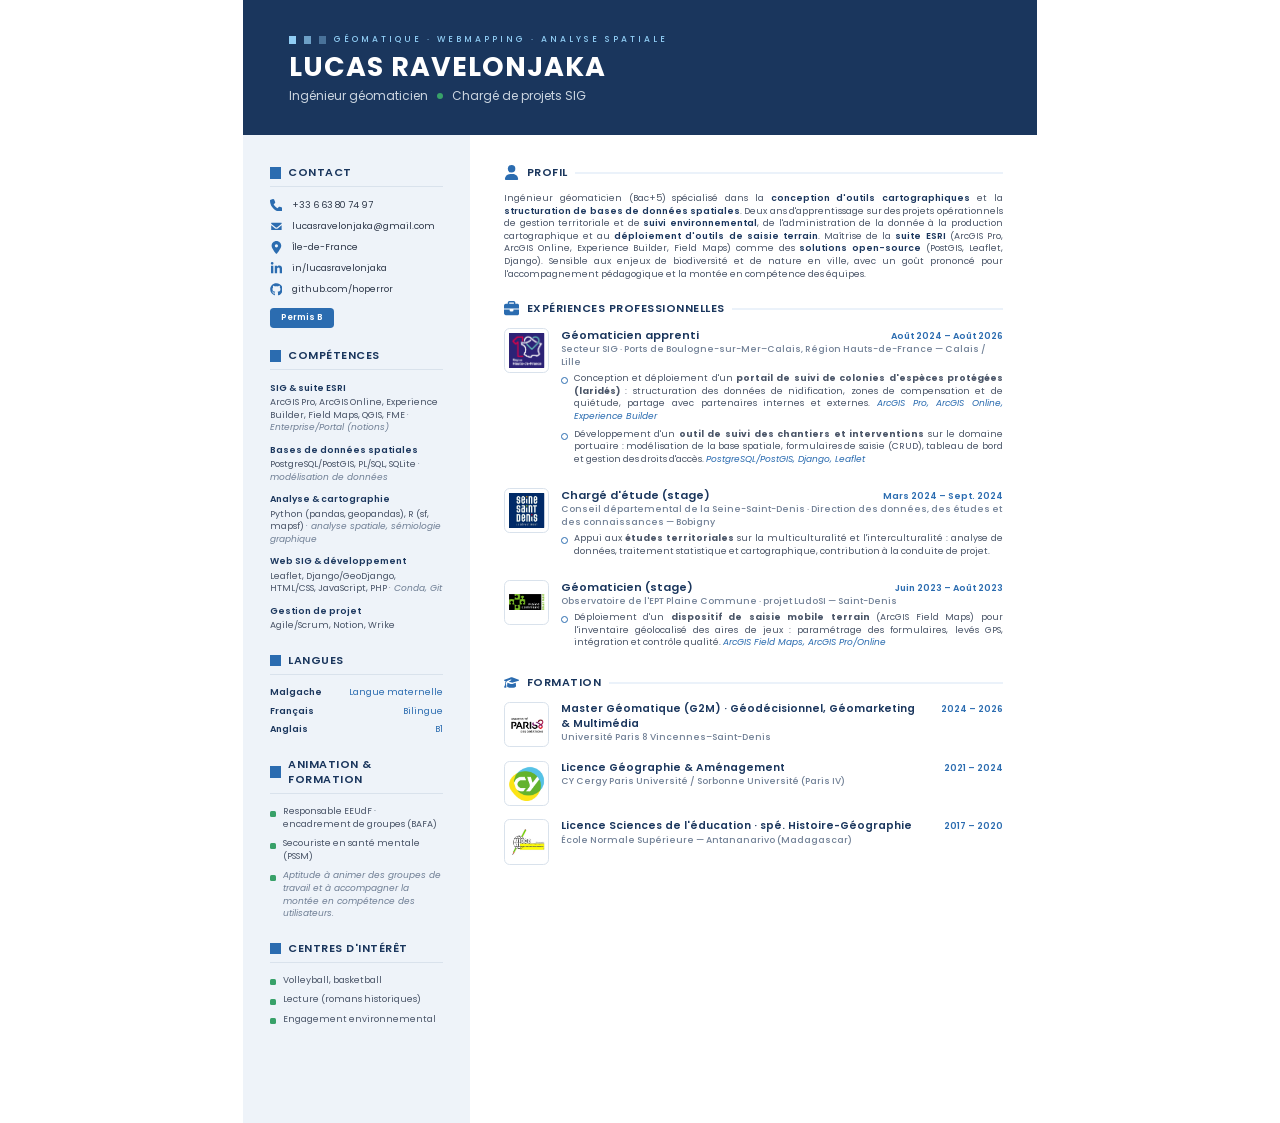
==== cv.html @ dcf82878 "Portfolio SIG — version initiale Site statique (HTML/CSS/JS + Leaflet) : héros cartographique, compé" ====
<!DOCTYPE html>
<html lang="fr">
<head>
  <meta charset="UTF-8" />
  <title>CV — Lucas Ravelonjaka</title>
  <style>
    @import url("https://fonts.googleapis.com/css2?family=Poppins:wght@300;400;500;600;700&display=swap");

    :root {
      --primary: #2b6cb0;
      --primary-dark: #1a365d;
      --primary-light: #ebf2fa;
      --green: #38a169;
      --text: #2d3748;
      --muted: #718096;
      --line: #d9e2ec;
    }

    * { margin: 0; padding: 0; box-sizing: border-box; }
    @page { size: A4; margin: 0; }

    html, body {
      font-family: "Poppins", sans-serif;
      color: var(--text);
      font-size: 9px;
      line-height: 1.4;
      -webkit-print-color-adjust: exact;
      print-color-adjust: exact;
    }

    .page {
      width: 210mm;
      min-height: 297mm;
      margin: 0 auto;
      display: grid;
      grid-template-rows: auto 1fr;
    }

    /* ---------- HEADER ---------- */
    header {
      background: var(--primary-dark);
      color: #fff;
      padding: 9mm 12mm 8mm;
    }
    .tagline {
      display: flex;
      align-items: center;
      gap: 2mm;
      color: #90cdf4;
      font-size: 8.5px;
      font-weight: 500;
      letter-spacing: 3px;
      text-transform: uppercase;
      margin-bottom: 2mm;
    }
    .tagline .sq { width: 2mm; height: 2mm; background: #90cdf4; display: inline-block; }
    .tagline .sq:nth-child(2) { opacity: 0.7; }
    .tagline .sq:nth-child(3) { opacity: 0.4; }
    .name {
      font-size: 27px;
      font-weight: 700;
      letter-spacing: 1px;
      line-height: 1;
      text-transform: uppercase;
    }
    .subtitle {
      margin-top: 2mm;
      font-size: 12px;
      color: #cbd5e0;
      font-weight: 400;
      display: flex;
      align-items: center;
      gap: 2.5mm;
    }
    .subtitle .dot { width: 1.6mm; height: 1.6mm; border-radius: 50%; background: var(--green); display: inline-block; }

    /* ---------- BODY ---------- */
    .body {
      display: grid;
      grid-template-columns: 60mm 1fr;
    }
    aside {
      background: #eef3f9;
      padding: 8mm 7mm;
    }
    main { padding: 8mm 9mm; }

    .block { margin-bottom: 5.5mm; }

    .side-title, .sec-title {
      font-size: 11px;
      font-weight: 600;
      color: var(--primary-dark);
      text-transform: uppercase;
      letter-spacing: 0.5px;
      display: flex;
      align-items: center;
      gap: 2mm;
      margin-bottom: 3mm;
    }
    .side-title::before {
      content: "";
      width: 3mm; height: 3mm;
      background: var(--primary);
      flex-shrink: 0;
    }
    .side-title { border-bottom: 1.5px solid var(--line); padding-bottom: 1.5mm; }
    .sec-title::after {
      content: "";
      flex: 1; height: 2px;
      background: var(--primary-light);
    }
    .sec-title .ic { color: var(--primary); display: flex; }
    .sec-title .ic svg { width: 4mm; height: 4mm; fill: var(--primary); }

    /* Contact */
    .contact-line {
      display: flex;
      align-items: center;
      gap: 2.2mm;
      margin-bottom: 2.2mm;
    }
    .contact-line .ci { width: 3.6mm; flex-shrink: 0; display: flex; }
    .contact-line .ci svg { width: 3.4mm; height: 3.4mm; fill: var(--primary); }
    .contact-line a, .contact-line span { color: var(--text); text-decoration: none; overflow-wrap: anywhere; }

    .badge {
      display: inline-block;
      margin-top: 1mm;
      background: var(--primary);
      color: #fff;
      font-weight: 600;
      font-size: 8.5px;
      padding: 1mm 3mm;
      border-radius: 1mm;
    }

    /* Skills */
    .skill-group { margin-bottom: 2.6mm; }
    .skill-group h4 {
      font-size: 9px;
      color: var(--primary-dark);
      font-weight: 600;
      margin-bottom: 0.5mm;
    }
    .skill-group p { color: #4a5568; }
    .skill-group em { color: var(--muted); font-style: italic; }

    /* Languages */
    .lang-line {
      display: flex;
      justify-content: space-between;
      margin-bottom: 1.6mm;
    }
    .lang-line span:first-child { font-weight: 600; color: var(--primary-dark); }
    .lang-line span:last-child { color: var(--primary); }

    /* Bullet lists (animation, interests) */
    .mini-list { list-style: none; }
    .mini-list li {
      position: relative;
      padding-left: 3.5mm;
      margin-bottom: 1.8mm;
      color: #4a5568;
    }
    .mini-list li::before {
      content: "";
      position: absolute;
      left: 0; top: 1.4mm;
      width: 1.6mm; height: 1.6mm;
      background: var(--green);
      border-radius: 0.4mm;
    }
    .mini-list li em { color: var(--muted); font-style: italic; }

    /* Profil */
    .profile-text { text-align: justify; color: #4a5568; }
    .profile-text strong { color: var(--primary-dark); font-weight: 600; }

    /* Experience / education items */
    .xp {
      display: grid;
      grid-template-columns: 12mm 1fr;
      gap: 3mm;
      margin-bottom: 4.5mm;
    }
    .xp-logo {
      width: 12mm; height: 12mm;
      object-fit: contain;
      border-radius: 1.5mm;
      background: #fff;
      border: 1px solid var(--line);
      padding: 1mm;
    }
    .xp-head {
      display: flex;
      justify-content: space-between;
      align-items: baseline;
      gap: 4mm;
    }
    .xp-title { font-weight: 600; color: var(--primary-dark); font-size: 11px; }
    .xp-date { color: var(--primary); font-weight: 600; font-size: 9px; white-space: nowrap; }
    .xp-org { color: var(--muted); font-weight: 500; margin-bottom: 1mm; }
    .xp-list { list-style: none; }
    .xp-list li {
      position: relative;
      padding-left: 3.5mm;
      margin-bottom: 1.4mm;
      color: #4a5568;
      text-align: justify;
    }
    .xp-list li::before {
      content: "";
      position: absolute;
      left: 0; top: 1.3mm;
      width: 1.4mm; height: 1.4mm;
      border: 1.2px solid var(--primary);
      border-radius: 50%;
    }
    .xp-list li .tech { color: var(--primary); font-style: italic; }

    .edu { margin-bottom: 3.5mm; }
    .edu .xp-title { font-size: 10.5px; }
  </style>
</head>
<body>
  <div class="page">
    <!-- HEADER -->
    <header>
      <div class="tagline"><span class="sq"></span><span class="sq"></span><span class="sq"></span> Géomatique · Webmapping · Analyse spatiale</div>
      <div class="name">Lucas Ravelonjaka</div>
      <div class="subtitle">Ingénieur géomaticien <span class="dot"></span> Chargé de projets SIG</div>
    </header>

    <div class="body">
      <!-- SIDEBAR -->
      <aside>
        <div class="block">
          <div class="side-title">Contact</div>
          <div class="contact-line">
            <span class="ci"><svg viewBox="0 0 512 512"><path d="M164.9 24.6c-7.7-18.6-28-28.5-47.4-23.2l-88 24C12.1 30.2 0 46 0 64C0 311.4 200.6 512 448 512c18 0 33.8-12.1 38.6-29.5l24-88c5.3-19.4-4.6-39.7-23.2-47.4l-96-40c-16.3-6.8-35.2-2.1-46.3 11.6L304.7 368C234.3 334.7 177.3 277.7 144 207.3L193.3 167c13.7-11.2 18.4-30 11.6-46.3l-40-96z"/></svg></span>
            <span>+33 6 63 80 74 97</span>
          </div>
          <div class="contact-line">
            <span class="ci"><svg viewBox="0 0 512 512"><path d="M64 112c-8.8 0-16 7.2-16 16l0 22.1L220.5 291.7c20.7 17 50.4 17 71.1 0L464 150.1l0-22.1c0-8.8-7.2-16-16-16L64 112zM48 212.2L48 384c0 8.8 7.2 16 16 16l384 0c8.8 0 16-7.2 16-16l0-171.8L322 328.8c-38.4 31.5-93.7 31.5-132 0L48 212.2z"/></svg></span>
            <a href="mailto:lucasravelonjaka@gmail.com">lucasravelonjaka@gmail.com</a>
          </div>
          <div class="contact-line">
            <span class="ci"><svg viewBox="0 0 384 512"><path d="M215.7 499.2C267 435 384 279.4 384 192C384 86 298 0 192 0S0 86 0 192c0 87.4 117 243 168.3 307.2c12.3 15.3 35.1 15.3 47.4 0zM192 128a64 64 0 1 1 0 128 64 64 0 1 1 0-128z"/></svg></span>
            <span>Île-de-France</span>
          </div>
          <div class="contact-line">
            <span class="ci"><svg viewBox="0 0 448 512"><path d="M100.28 448H7.4V148.9h92.88zM53.79 108.1C24.09 108.1 0 83.5 0 53.8a53.79 53.79 0 0 1 107.58 0c0 29.7-24.1 54.3-53.79 54.3zM447.9 448h-92.68V302.4c0-34.7-.7-79.2-48.29-79.2-48.29 0-55.69 37.7-55.69 76.7V448h-92.78V148.9h89.08v40.8h1.3c12.4-23.5 42.69-48.3 87.88-48.3 94 0 111.28 61.9 111.28 142.3V448z"/></svg></span>
            <a href="https://www.linkedin.com/in/lucasravelonjaka">in/lucasravelonjaka</a>
          </div>
          <div class="contact-line">
            <span class="ci"><svg viewBox="0 0 496 512"><path d="M165.9 397.4c0 2-2.3 3.6-5.2 3.6-3.3.3-5.6-1.3-5.6-3.6 0-2 2.3-3.6 5.2-3.6 3-.3 5.6 1.3 5.6 3.6zm-31.1-4.5c-.7 2 1.3 4.3 4.3 4.9 2.6 1 5.6 0 6.2-2s-1.3-4.3-4.3-5.2c-2.6-.7-5.5.3-6.2 2.3zm44.2-1.7c-2.9.7-4.9 2.6-4.6 4.9.3 2 2.9 3.3 5.9 2.6 2.9-.7 4.9-2.6 4.6-4.6-.3-1.9-3-3.2-5.9-2.9zM244.8 8C106.1 8 0 113.3 0 252c0 110.9 69.8 205.8 169.5 239.2 12.8 2.3 17.3-5.6 17.3-12.1 0-6.2-.3-40.4-.3-61.4 0 0-70 15-84.7-29.8 0 0-11.4-29.1-27.8-36.6 0 0-22.9-15.7 1.6-15.4 0 0 24.9 2 38.6 25.8 21.9 38.6 58.6 27.5 72.9 20.9 2.3-16 8.8-27.1 16-33.7-55.9-6.2-112.3-14.3-112.3-110.5 0-27.5 7.6-41.3 23.6-58.9-2.6-6.5-11.1-33.3 2.6-67.9 20.9-6.5 69 27 69 27 20-5.6 41.5-8.5 62.8-8.5s42.8 2.9 62.8 8.5c0 0 48.1-33.6 69-27 13.7 34.7 5.2 61.4 2.6 67.9 16 17.7 25.8 31.5 25.8 58.9 0 96.5-58.9 104.2-114.8 110.5 9.2 7.9 17 22.9 17 46.4 0 33.7-.3 75.4-.3 83.6 0 6.5 4.6 14.4 17.3 12.1C428.2 457.8 496 362.9 496 252 496 113.3 383.5 8 244.8 8z"/></svg></span>
            <a href="https://github.com/hoperror">github.com/hoperror</a>
          </div>
          <span class="badge">Permis B</span>
        </div>

        <div class="block">
          <div class="side-title">Compétences</div>
          <div class="skill-group">
            <h4>SIG &amp; suite ESRI</h4>
            <p>ArcGIS Pro, ArcGIS Online, Experience Builder, Field Maps, QGIS, FME <em>· Enterprise/Portal (notions)</em></p>
          </div>
          <div class="skill-group">
            <h4>Bases de données spatiales</h4>
            <p>PostgreSQL/PostGIS, PL/SQL, SQLite <em>· modélisation de données</em></p>
          </div>
          <div class="skill-group">
            <h4>Analyse &amp; cartographie</h4>
            <p>Python (pandas, geopandas), R (sf, mapsf) <em>· analyse spatiale, sémiologie graphique</em></p>
          </div>
          <div class="skill-group">
            <h4>Web SIG &amp; développement</h4>
            <p>Leaflet, Django/GeoDjango, HTML/CSS, JavaScript, PHP <em>· Conda, Git</em></p>
          </div>
          <div class="skill-group">
            <h4>Gestion de projet</h4>
            <p>Agile/Scrum, Notion, Wrike</p>
          </div>
        </div>

        <div class="block">
          <div class="side-title">Langues</div>
          <div class="lang-line"><span>Malgache</span><span>Langue maternelle</span></div>
          <div class="lang-line"><span>Français</span><span>Bilingue</span></div>
          <div class="lang-line"><span>Anglais</span><span>B1</span></div>
        </div>

        <div class="block">
          <div class="side-title">Animation &amp; formation</div>
          <ul class="mini-list">
            <li>Responsable EEUdF · encadrement de groupes (BAFA)</li>
            <li>Secouriste en santé mentale (PSSM)</li>
            <li><em>Aptitude à animer des groupes de travail et à accompagner la montée en compétence des utilisateurs.</em></li>
          </ul>
        </div>

        <div class="block">
          <div class="side-title">Centres d'intérêt</div>
          <ul class="mini-list">
            <li>Volleyball, basketball</li>
            <li>Lecture (romans historiques)</li>
            <li>Engagement environnemental</li>
          </ul>
        </div>
      </aside>

      <!-- MAIN -->
      <main>
        <div class="block">
          <div class="sec-title">
            <span class="ic"><svg viewBox="0 0 448 512"><path d="M224 256A128 128 0 1 0 224 0a128 128 0 1 0 0 256zm-45.7 48C79.8 304 0 383.8 0 482.3C0 498.7 13.3 512 29.7 512l388.6 0c16.4 0 29.7-13.3 29.7-29.7C448 383.8 368.2 304 269.7 304l-91.4 0z"/></svg></span>
            Profil
          </div>
          <p class="profile-text">
            Ingénieur géomaticien (Bac+5) spécialisé dans la <strong>conception d'outils cartographiques</strong> et la
            <strong>structuration de bases de données spatiales</strong>. Deux ans d'apprentissage sur des projets
            opérationnels de gestion territoriale et de <strong>suivi environnemental</strong>, de l'administration de la
            donnée à la production cartographique et au <strong>déploiement d'outils de saisie terrain</strong>. Maîtrise
            de la <strong>suite ESRI</strong> (ArcGIS Pro, ArcGIS Online, Experience Builder, Field Maps) comme des
            <strong>solutions open-source</strong> (PostGIS, Leaflet, Django). Sensible aux enjeux de biodiversité et de
            nature en ville, avec un goût prononcé pour l'accompagnement pédagogique et la montée en compétence des équipes.
          </p>
        </div>

        <div class="block">
          <div class="sec-title">
            <span class="ic"><svg viewBox="0 0 512 512"><path d="M184 48l144 0c4.4 0 8 3.6 8 8l0 40L176 96l0-40c0-4.4 3.6-8 8-8zm-56 8l0 40L64 96C28.7 96 0 124.7 0 160l0 96 192 0 128 0 192 0 0-96c0-35.3-28.7-64-64-64l-64 0 0-40c0-30.9-25.1-56-56-56L184 0c-30.9 0-56 25.1-56 56zM512 288l-192 0 0 32c0 17.7-14.3 32-32 32l-64 0c-17.7 0-32-14.3-32-32l0-32L0 288 0 416c0 35.3 28.7 64 64 64l384 0c35.3 0 64-28.7 64-64l0-128z"/></svg></span>
            Expériences professionnelles
          </div>

          <div class="xp">
            <img class="xp-logo" src="./assets/logos/hdf.png" alt="" onerror="this.style.visibility='hidden'" />
            <div>
              <div class="xp-head">
                <span class="xp-title">Géomaticien apprenti</span>
                <span class="xp-date">Août 2024 – Août 2026</span>
              </div>
              <div class="xp-org">Secteur SIG · Ports de Boulogne-sur-Mer–Calais, Région Hauts-de-France — Calais / Lille</div>
              <ul class="xp-list">
                <li>Conception et déploiement d'un <strong>portail de suivi de colonies d'espèces protégées (laridés)</strong> : structuration des données de nidification, zones de compensation et de quiétude, partage avec partenaires internes et externes. <span class="tech">ArcGIS Pro, ArcGIS Online, Experience Builder</span></li>
                <li>Développement d'un <strong>outil de suivi des chantiers et interventions</strong> sur le domaine portuaire : modélisation de la base spatiale, formulaires de saisie (CRUD), tableau de bord et gestion des droits d'accès. <span class="tech">PostgreSQL/PostGIS, Django, Leaflet</span></li>
              </ul>
            </div>
          </div>

          <div class="xp">
            <img class="xp-logo" src="./assets/logos/cd93.png" alt="" onerror="this.style.visibility='hidden'" />
            <div>
              <div class="xp-head">
                <span class="xp-title">Chargé d'étude (stage)</span>
                <span class="xp-date">Mars 2024 – Sept. 2024</span>
              </div>
              <div class="xp-org">Conseil départemental de la Seine-Saint-Denis · Direction des données, des études et des connaissances — Bobigny</div>
              <ul class="xp-list">
                <li>Appui aux <strong>études territoriales</strong> sur la multiculturalité et l'interculturalité : analyse de données, traitement statistique et cartographique, contribution à la conduite de projet.</li>
              </ul>
            </div>
          </div>

          <div class="xp">
            <img class="xp-logo" src="./assets/logos/plaine_commune.png" alt="" onerror="this.style.visibility='hidden'" />
            <div>
              <div class="xp-head">
                <span class="xp-title">Géomaticien (stage)</span>
                <span class="xp-date">Juin 2023 – Août 2023</span>
              </div>
              <div class="xp-org">Observatoire de l'EPT Plaine Commune · projet LudoSI — Saint-Denis</div>
              <ul class="xp-list">
                <li>Déploiement d'un <strong>dispositif de saisie mobile terrain</strong> (ArcGIS Field Maps) pour l'inventaire géolocalisé des aires de jeux : paramétrage des formulaires, levés GPS, intégration et contrôle qualité. <span class="tech">ArcGIS Field Maps, ArcGIS Pro/Online</span></li>
              </ul>
            </div>
          </div>
        </div>

        <div class="block">
          <div class="sec-title">
            <span class="ic"><svg viewBox="0 0 640 512"><path d="M320 32c-8.1 0-16.1 1.4-23.7 4.1L15.8 137.4C6.3 140.9 0 149.9 0 160s6.3 19.1 15.8 22.6l57.9 20.9C57.3 229.3 48 259.8 48 291.9l0 28.1c0 28.4-10.8 57.7-22.3 80.8c-6.5 13-13.9 25.8-22.5 37.6C0 442.7-.9 448.3 .9 453.4s6 8.9 11.2 10.2l64 16c4.2 1.1 8.7 .3 12.4-2s6.3-6.1 7.1-10.4c8.6-42.8 4.3-81.2-2.1-108.7C90.3 344.3 86 329.8 80 316.5l0-24.6c0-30.2 10.2-58.7 27.9-81.5c12.9-15.5 29.6-27.4 48.5-34.4l134.2-48.6c8.3-3 17.4 1.3 20.4 9.6s-1.3 17.4-9.6 20.4L215.7 215.9c-1.3 .5-2.6 1-3.9 1.5l112.2 40.5c7.6 2.7 15.6 4.1 23.7 4.1s16.1-1.4 23.7-4.1L624.2 182.6c9.5-3.4 15.8-12.5 15.8-22.6s-6.3-19.1-15.8-22.6L343.7 36.1C336.1 33.4 328.1 32 320 32zM128 408c0 35.3 86 72 192 72s192-36.7 192-72L496.7 262.6 354.5 314c-11.1 4-22.8 6-34.5 6s-23.5-2-34.5-6L143.3 262.6 128 408z"/></svg></span>
            Formation
          </div>

          <div class="xp edu">
            <img class="xp-logo" src="./assets/logos/paris8.png" alt="" onerror="this.style.visibility='hidden'" />
            <div>
              <div class="xp-head">
                <span class="xp-title">Master Géomatique (G2M) · Géodécisionnel, Géomarketing &amp; Multimédia</span>
                <span class="xp-date">2024 – 2026</span>
              </div>
              <div class="xp-org">Université Paris 8 Vincennes–Saint-Denis</div>
            </div>
          </div>

          <div class="xp edu">
            <img class="xp-logo" src="./assets/logos/cyu.png" alt="" onerror="this.style.visibility='hidden'" />
            <div>
              <div class="xp-head">
                <span class="xp-title">Licence Géographie &amp; Aménagement</span>
                <span class="xp-date">2021 – 2024</span>
              </div>
              <div class="xp-org">CY Cergy Paris Université / Sorbonne Université (Paris IV)</div>
            </div>
          </div>

          <div class="xp edu">
            <img class="xp-logo" src="./assets/logos/ens_tana.jpeg" alt="" onerror="this.style.visibility='hidden'" />
            <div>
              <div class="xp-head">
                <span class="xp-title">Licence Sciences de l'éducation · spé. Histoire-Géographie</span>
                <span class="xp-date">2017 – 2020</span>
              </div>
              <div class="xp-org">École Normale Supérieure — Antananarivo (Madagascar)</div>
            </div>
          </div>
        </div>
      </main>
    </div>
  </div>
</body>
</html>
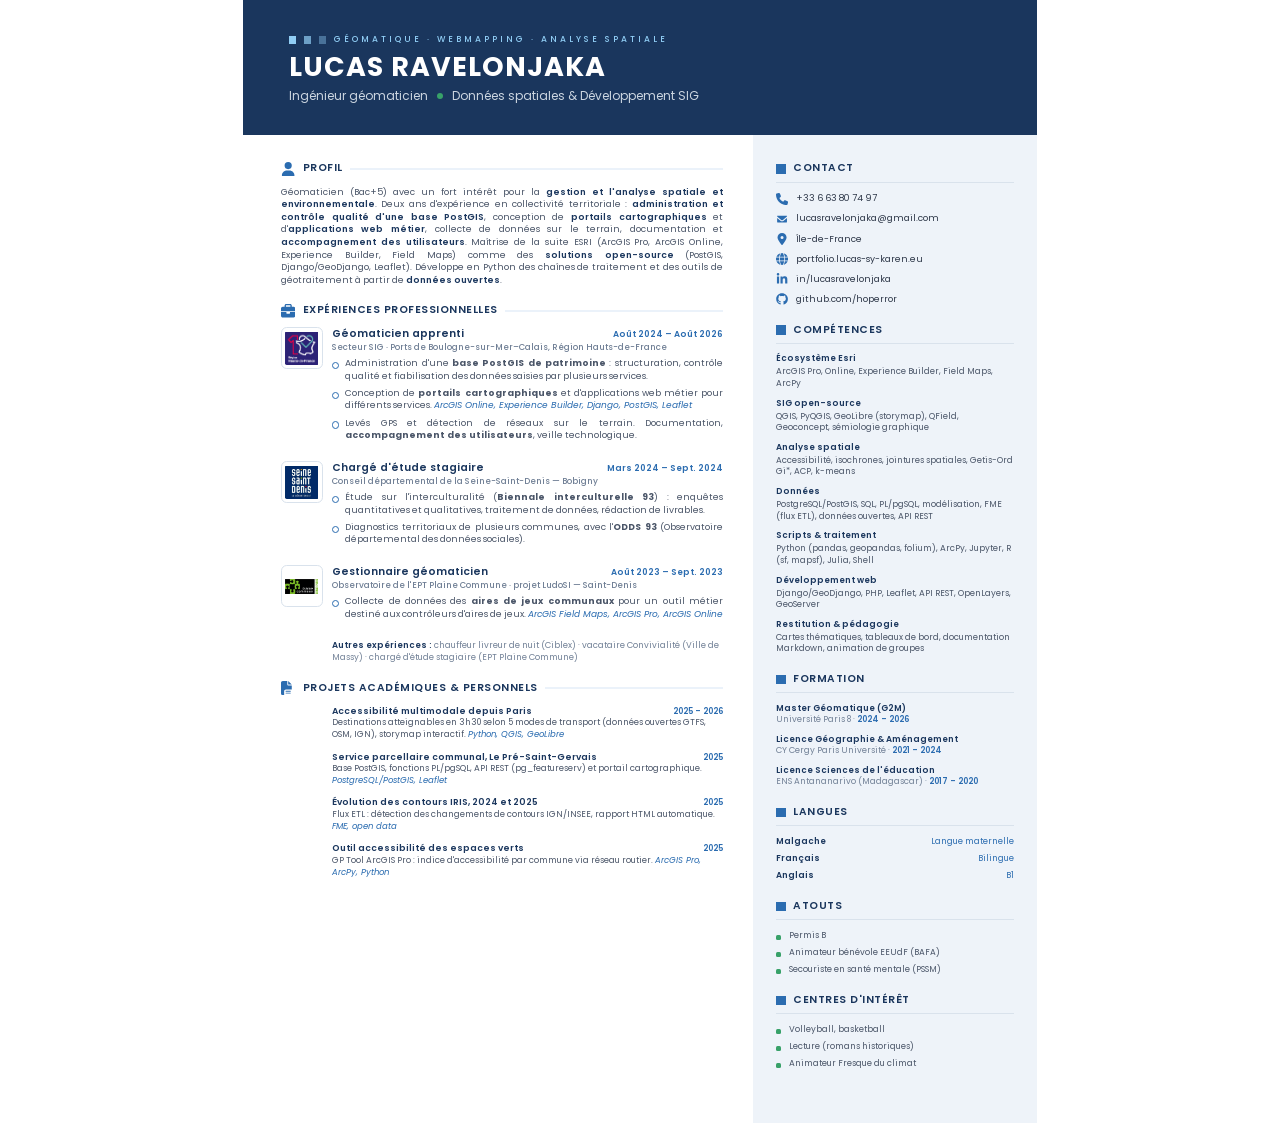
==== commit b1e315c6: "fix problème fond de carte et carte parcours, màj cv (html,css)" ====
--- a/cv.html
+++ b/cv.html
@@ -77,18 +77,18 @@
     /* ---------- BODY ---------- */
     .body {
       display: grid;
-      grid-template-columns: 60mm 1fr;
-    }
+      grid-template-columns: 1fr 75mm;
+    }
+    main { padding: 7mm 8mm 7mm 10mm; }
     aside {
       background: #eef3f9;
-      padding: 8mm 7mm;
-    }
-    main { padding: 8mm 9mm; }
-
-    .block { margin-bottom: 5.5mm; }
+      padding: 7mm 6mm;
+    }
+
+    .block { margin-bottom: 4.5mm; }
 
     .side-title, .sec-title {
-      font-size: 11px;
+      font-size: 10.5px;
       font-weight: 600;
       color: var(--primary-dark);
       text-transform: uppercase;
@@ -96,11 +96,11 @@
       display: flex;
       align-items: center;
       gap: 2mm;
-      margin-bottom: 3mm;
+      margin-bottom: 2.5mm;
     }
     .side-title::before {
       content: "";
-      width: 3mm; height: 3mm;
+      width: 2.5mm; height: 2.5mm;
       background: var(--primary);
       flex-shrink: 0;
     }
@@ -111,101 +111,108 @@
       background: var(--primary-light);
     }
     .sec-title .ic { color: var(--primary); display: flex; }
-    .sec-title .ic svg { width: 4mm; height: 4mm; fill: var(--primary); }
+    .sec-title .ic svg { width: 3.8mm; height: 3.8mm; fill: var(--primary); }
 
     /* Contact */
     .contact-line {
       display: flex;
       align-items: center;
-      gap: 2.2mm;
-      margin-bottom: 2.2mm;
-    }
-    .contact-line .ci { width: 3.6mm; flex-shrink: 0; display: flex; }
-    .contact-line .ci svg { width: 3.4mm; height: 3.4mm; fill: var(--primary); }
+      gap: 2mm;
+      margin-bottom: 2mm;
+    }
+    .contact-line .ci { width: 3.4mm; flex-shrink: 0; display: flex; }
+    .contact-line .ci svg { width: 3.2mm; height: 3.2mm; fill: var(--primary); }
     .contact-line a, .contact-line span { color: var(--text); text-decoration: none; overflow-wrap: anywhere; }
 
-    .badge {
-      display: inline-block;
-      margin-top: 1mm;
-      background: var(--primary);
-      color: #fff;
-      font-weight: 600;
-      font-size: 8.5px;
-      padding: 1mm 3mm;
-      border-radius: 1mm;
-    }
-
     /* Skills */
-    .skill-group { margin-bottom: 2.6mm; }
+    .skill-group { margin-bottom: 2.2mm; }
     .skill-group h4 {
-      font-size: 9px;
+      font-size: 8.5px;
       color: var(--primary-dark);
       font-weight: 600;
-      margin-bottom: 0.5mm;
-    }
-    .skill-group p { color: #4a5568; }
-    .skill-group em { color: var(--muted); font-style: italic; }
+      margin-bottom: 0.3mm;
+    }
+    .skill-group p { color: #4a5568; font-size: 8.5px; line-height: 1.35; }
+
+    /* Formation sidebar */
+    .edu-item { margin-bottom: 2.2mm; }
+    .edu-item .edu-degree {
+      font-weight: 600;
+      color: var(--primary-dark);
+      font-size: 8.5px;
+      line-height: 1.3;
+    }
+    .edu-item .edu-school {
+      color: var(--muted);
+      font-size: 8.5px;
+    }
+    .edu-item .edu-year {
+      color: var(--primary);
+      font-weight: 600;
+      font-size: 8px;
+    }
 
     /* Languages */
     .lang-line {
       display: flex;
       justify-content: space-between;
-      margin-bottom: 1.6mm;
+      margin-bottom: 1.4mm;
+      font-size: 8.5px;
     }
     .lang-line span:first-child { font-weight: 600; color: var(--primary-dark); }
     .lang-line span:last-child { color: var(--primary); }
 
-    /* Bullet lists (animation, interests) */
+    /* Bullet lists (atouts, interests) */
     .mini-list { list-style: none; }
     .mini-list li {
       position: relative;
       padding-left: 3.5mm;
-      margin-bottom: 1.8mm;
+      margin-bottom: 1.4mm;
       color: #4a5568;
+      font-size: 8.5px;
     }
     .mini-list li::before {
       content: "";
       position: absolute;
-      left: 0; top: 1.4mm;
-      width: 1.6mm; height: 1.6mm;
+      left: 0; top: 1.3mm;
+      width: 1.4mm; height: 1.4mm;
       background: var(--green);
       border-radius: 0.4mm;
     }
-    .mini-list li em { color: var(--muted); font-style: italic; }
 
     /* Profil */
     .profile-text { text-align: justify; color: #4a5568; }
     .profile-text strong { color: var(--primary-dark); font-weight: 600; }
 
-    /* Experience / education items */
+    /* Experience items */
     .xp {
       display: grid;
-      grid-template-columns: 12mm 1fr;
-      gap: 3mm;
-      margin-bottom: 4.5mm;
+      grid-template-columns: 11mm 1fr;
+      gap: 2.5mm;
+      margin-bottom: 4mm;
     }
     .xp-logo {
-      width: 12mm; height: 12mm;
+      width: 11mm; height: 11mm;
       object-fit: contain;
       border-radius: 1.5mm;
       background: #fff;
       border: 1px solid var(--line);
-      padding: 1mm;
+      padding: 0.8mm;
     }
     .xp-head {
       display: flex;
       justify-content: space-between;
       align-items: baseline;
-      gap: 4mm;
-    }
-    .xp-title { font-weight: 600; color: var(--primary-dark); font-size: 11px; }
-    .xp-date { color: var(--primary); font-weight: 600; font-size: 9px; white-space: nowrap; }
-    .xp-org { color: var(--muted); font-weight: 500; margin-bottom: 1mm; }
+      gap: 3mm;
+    }
+    .xp-title { font-weight: 600; color: var(--primary-dark); font-size: 10.5px; }
+    .xp-date { color: var(--primary); font-weight: 600; font-size: 8.5px; white-space: nowrap; }
+    .xp-org { color: var(--muted); font-weight: 500; margin-bottom: 0.8mm; font-size: 8.5px; }
     .xp-list { list-style: none; }
     .xp-list li {
       position: relative;
       padding-left: 3.5mm;
-      margin-bottom: 1.4mm;
+      margin-bottom: 1.2mm;
       color: #4a5568;
       text-align: justify;
     }
@@ -219,8 +226,42 @@
     }
     .xp-list li .tech { color: var(--primary); font-style: italic; }
 
-    .edu { margin-bottom: 3.5mm; }
-    .edu .xp-title { font-size: 10.5px; }
+    /* Autres expériences */
+    .autres-xp {
+      margin-top: 1mm;
+      color: var(--muted);
+      font-size: 8.5px;
+      padding-left: 13.5mm;
+    }
+    .autres-xp strong { color: var(--primary-dark); font-weight: 600; }
+
+    /* Projets */
+    .project {
+      margin-bottom: 2.5mm;
+      padding-left: 13.5mm;
+    }
+    .project-head {
+      display: flex;
+      justify-content: space-between;
+      align-items: baseline;
+      gap: 3mm;
+    }
+    .project-title {
+      font-weight: 600;
+      color: var(--primary-dark);
+      font-size: 9px;
+    }
+    .project-year {
+      color: var(--primary);
+      font-weight: 600;
+      font-size: 8px;
+      white-space: nowrap;
+    }
+    .project-desc {
+      color: #4a5568;
+      font-size: 8.5px;
+    }
+    .project-desc .tech { color: var(--primary); font-style: italic; }
   </style>
 </head>
 <body>
@@ -229,88 +270,11 @@
     <header>
       <div class="tagline"><span class="sq"></span><span class="sq"></span><span class="sq"></span> Géomatique · Webmapping · Analyse spatiale</div>
       <div class="name">Lucas Ravelonjaka</div>
-      <div class="subtitle">Ingénieur géomaticien <span class="dot"></span> Chargé de projets SIG</div>
+      <div class="subtitle">Ingénieur géomaticien <span class="dot"></span> Données spatiales &amp; Développement SIG</div>
     </header>
 
     <div class="body">
-      <!-- SIDEBAR -->
-      <aside>
-        <div class="block">
-          <div class="side-title">Contact</div>
-          <div class="contact-line">
-            <span class="ci"><svg viewBox="0 0 512 512"><path d="M164.9 24.6c-7.7-18.6-28-28.5-47.4-23.2l-88 24C12.1 30.2 0 46 0 64C0 311.4 200.6 512 448 512c18 0 33.8-12.1 38.6-29.5l24-88c5.3-19.4-4.6-39.7-23.2-47.4l-96-40c-16.3-6.8-35.2-2.1-46.3 11.6L304.7 368C234.3 334.7 177.3 277.7 144 207.3L193.3 167c13.7-11.2 18.4-30 11.6-46.3l-40-96z"/></svg></span>
-            <span>+33 6 63 80 74 97</span>
-          </div>
-          <div class="contact-line">
-            <span class="ci"><svg viewBox="0 0 512 512"><path d="M64 112c-8.8 0-16 7.2-16 16l0 22.1L220.5 291.7c20.7 17 50.4 17 71.1 0L464 150.1l0-22.1c0-8.8-7.2-16-16-16L64 112zM48 212.2L48 384c0 8.8 7.2 16 16 16l384 0c8.8 0 16-7.2 16-16l0-171.8L322 328.8c-38.4 31.5-93.7 31.5-132 0L48 212.2z"/></svg></span>
-            <a href="mailto:lucasravelonjaka@gmail.com">lucasravelonjaka@gmail.com</a>
-          </div>
-          <div class="contact-line">
-            <span class="ci"><svg viewBox="0 0 384 512"><path d="M215.7 499.2C267 435 384 279.4 384 192C384 86 298 0 192 0S0 86 0 192c0 87.4 117 243 168.3 307.2c12.3 15.3 35.1 15.3 47.4 0zM192 128a64 64 0 1 1 0 128 64 64 0 1 1 0-128z"/></svg></span>
-            <span>Île-de-France</span>
-          </div>
-          <div class="contact-line">
-            <span class="ci"><svg viewBox="0 0 448 512"><path d="M100.28 448H7.4V148.9h92.88zM53.79 108.1C24.09 108.1 0 83.5 0 53.8a53.79 53.79 0 0 1 107.58 0c0 29.7-24.1 54.3-53.79 54.3zM447.9 448h-92.68V302.4c0-34.7-.7-79.2-48.29-79.2-48.29 0-55.69 37.7-55.69 76.7V448h-92.78V148.9h89.08v40.8h1.3c12.4-23.5 42.69-48.3 87.88-48.3 94 0 111.28 61.9 111.28 142.3V448z"/></svg></span>
-            <a href="https://www.linkedin.com/in/lucasravelonjaka">in/lucasravelonjaka</a>
-          </div>
-          <div class="contact-line">
-            <span class="ci"><svg viewBox="0 0 496 512"><path d="M165.9 397.4c0 2-2.3 3.6-5.2 3.6-3.3.3-5.6-1.3-5.6-3.6 0-2 2.3-3.6 5.2-3.6 3-.3 5.6 1.3 5.6 3.6zm-31.1-4.5c-.7 2 1.3 4.3 4.3 4.9 2.6 1 5.6 0 6.2-2s-1.3-4.3-4.3-5.2c-2.6-.7-5.5.3-6.2 2.3zm44.2-1.7c-2.9.7-4.9 2.6-4.6 4.9.3 2 2.9 3.3 5.9 2.6 2.9-.7 4.9-2.6 4.6-4.6-.3-1.9-3-3.2-5.9-2.9zM244.8 8C106.1 8 0 113.3 0 252c0 110.9 69.8 205.8 169.5 239.2 12.8 2.3 17.3-5.6 17.3-12.1 0-6.2-.3-40.4-.3-61.4 0 0-70 15-84.7-29.8 0 0-11.4-29.1-27.8-36.6 0 0-22.9-15.7 1.6-15.4 0 0 24.9 2 38.6 25.8 21.9 38.6 58.6 27.5 72.9 20.9 2.3-16 8.8-27.1 16-33.7-55.9-6.2-112.3-14.3-112.3-110.5 0-27.5 7.6-41.3 23.6-58.9-2.6-6.5-11.1-33.3 2.6-67.9 20.9-6.5 69 27 69 27 20-5.6 41.5-8.5 62.8-8.5s42.8 2.9 62.8 8.5c0 0 48.1-33.6 69-27 13.7 34.7 5.2 61.4 2.6 67.9 16 17.7 25.8 31.5 25.8 58.9 0 96.5-58.9 104.2-114.8 110.5 9.2 7.9 17 22.9 17 46.4 0 33.7-.3 75.4-.3 83.6 0 6.5 4.6 14.4 17.3 12.1C428.2 457.8 496 362.9 496 252 496 113.3 383.5 8 244.8 8z"/></svg></span>
-            <a href="https://github.com/hoperror">github.com/hoperror</a>
-          </div>
-          <span class="badge">Permis B</span>
-        </div>
-
-        <div class="block">
-          <div class="side-title">Compétences</div>
-          <div class="skill-group">
-            <h4>SIG &amp; suite ESRI</h4>
-            <p>ArcGIS Pro, ArcGIS Online, Experience Builder, Field Maps, QGIS, FME <em>· Enterprise/Portal (notions)</em></p>
-          </div>
-          <div class="skill-group">
-            <h4>Bases de données spatiales</h4>
-            <p>PostgreSQL/PostGIS, PL/SQL, SQLite <em>· modélisation de données</em></p>
-          </div>
-          <div class="skill-group">
-            <h4>Analyse &amp; cartographie</h4>
-            <p>Python (pandas, geopandas), R (sf, mapsf) <em>· analyse spatiale, sémiologie graphique</em></p>
-          </div>
-          <div class="skill-group">
-            <h4>Web SIG &amp; développement</h4>
-            <p>Leaflet, Django/GeoDjango, HTML/CSS, JavaScript, PHP <em>· Conda, Git</em></p>
-          </div>
-          <div class="skill-group">
-            <h4>Gestion de projet</h4>
-            <p>Agile/Scrum, Notion, Wrike</p>
-          </div>
-        </div>
-
-        <div class="block">
-          <div class="side-title">Langues</div>
-          <div class="lang-line"><span>Malgache</span><span>Langue maternelle</span></div>
-          <div class="lang-line"><span>Français</span><span>Bilingue</span></div>
-          <div class="lang-line"><span>Anglais</span><span>B1</span></div>
-        </div>
-
-        <div class="block">
-          <div class="side-title">Animation &amp; formation</div>
-          <ul class="mini-list">
-            <li>Responsable EEUdF · encadrement de groupes (BAFA)</li>
-            <li>Secouriste en santé mentale (PSSM)</li>
-            <li><em>Aptitude à animer des groupes de travail et à accompagner la montée en compétence des utilisateurs.</em></li>
-          </ul>
-        </div>
-
-        <div class="block">
-          <div class="side-title">Centres d'intérêt</div>
-          <ul class="mini-list">
-            <li>Volleyball, basketball</li>
-            <li>Lecture (romans historiques)</li>
-            <li>Engagement environnemental</li>
-          </ul>
-        </div>
-      </aside>
-
-      <!-- MAIN -->
+      <!-- MAIN (left) -->
       <main>
         <div class="block">
           <div class="sec-title">
@@ -318,13 +282,13 @@
             Profil
           </div>
           <p class="profile-text">
-            Ingénieur géomaticien (Bac+5) spécialisé dans la <strong>conception d'outils cartographiques</strong> et la
-            <strong>structuration de bases de données spatiales</strong>. Deux ans d'apprentissage sur des projets
-            opérationnels de gestion territoriale et de <strong>suivi environnemental</strong>, de l'administration de la
-            donnée à la production cartographique et au <strong>déploiement d'outils de saisie terrain</strong>. Maîtrise
-            de la <strong>suite ESRI</strong> (ArcGIS Pro, ArcGIS Online, Experience Builder, Field Maps) comme des
-            <strong>solutions open-source</strong> (PostGIS, Leaflet, Django). Sensible aux enjeux de biodiversité et de
-            nature en ville, avec un goût prononcé pour l'accompagnement pédagogique et la montée en compétence des équipes.
+            Géomaticien (Bac+5) avec un fort intérêt pour la <strong>gestion et l'analyse spatiale et environnementale</strong>.
+            Deux ans d'expérience en collectivité territoriale : <strong>administration et contrôle qualité d'une base PostGIS</strong>,
+            conception de <strong>portails cartographiques</strong> et d'<strong>applications web métier</strong>, collecte de données
+            sur le terrain, documentation et <strong>accompagnement des utilisateurs</strong>. Maîtrise de la suite ESRI
+            (ArcGIS Pro, ArcGIS Online, Experience Builder, Field Maps) comme des <strong>solutions open-source</strong>
+            (PostGIS, Django/GeoDjango, Leaflet). Développe en Python des chaînes de traitement et des outils de géotraitement
+            à partir de <strong>données ouvertes</strong>.
           </p>
         </div>
 
@@ -341,10 +305,11 @@
                 <span class="xp-title">Géomaticien apprenti</span>
                 <span class="xp-date">Août 2024 – Août 2026</span>
               </div>
-              <div class="xp-org">Secteur SIG · Ports de Boulogne-sur-Mer–Calais, Région Hauts-de-France — Calais / Lille</div>
+              <div class="xp-org">Secteur SIG · Ports de Boulogne-sur-Mer–Calais, Région Hauts-de-France</div>
               <ul class="xp-list">
-                <li>Conception et déploiement d'un <strong>portail de suivi de colonies d'espèces protégées (laridés)</strong> : structuration des données de nidification, zones de compensation et de quiétude, partage avec partenaires internes et externes. <span class="tech">ArcGIS Pro, ArcGIS Online, Experience Builder</span></li>
-                <li>Développement d'un <strong>outil de suivi des chantiers et interventions</strong> sur le domaine portuaire : modélisation de la base spatiale, formulaires de saisie (CRUD), tableau de bord et gestion des droits d'accès. <span class="tech">PostgreSQL/PostGIS, Django, Leaflet</span></li>
+                <li>Administration d'une <strong>base PostGIS de patrimoine</strong> : structuration, contrôle qualité et fiabilisation des données saisies par plusieurs services.</li>
+                <li>Conception de <strong>portails cartographiques</strong> et d'applications web métier pour différents services. <span class="tech">ArcGIS Online, Experience Builder, Django, PostGIS, Leaflet</span></li>
+                <li>Levés GPS et détection de réseaux sur le terrain. Documentation, <strong>accompagnement des utilisateurs</strong>, veille technologique.</li>
               </ul>
             </div>
           </div>
@@ -353,12 +318,13 @@
             <img class="xp-logo" src="./assets/logos/cd93.png" alt="" onerror="this.style.visibility='hidden'" />
             <div>
               <div class="xp-head">
-                <span class="xp-title">Chargé d'étude (stage)</span>
+                <span class="xp-title">Chargé d'étude stagiaire</span>
                 <span class="xp-date">Mars 2024 – Sept. 2024</span>
               </div>
-              <div class="xp-org">Conseil départemental de la Seine-Saint-Denis · Direction des données, des études et des connaissances — Bobigny</div>
+              <div class="xp-org">Conseil départemental de la Seine-Saint-Denis — Bobigny</div>
               <ul class="xp-list">
-                <li>Appui aux <strong>études territoriales</strong> sur la multiculturalité et l'interculturalité : analyse de données, traitement statistique et cartographique, contribution à la conduite de projet.</li>
+                <li>Étude sur l'interculturalité (<strong>Biennale interculturelle 93</strong>) : enquêtes quantitatives et qualitatives, traitement de données, rédaction de livrables.</li>
+                <li>Diagnostics territoriaux de plusieurs communes, avec l'<strong>ODDS 93</strong> (Observatoire départemental des données sociales).</li>
               </ul>
             </div>
           </div>
@@ -367,57 +333,162 @@
             <img class="xp-logo" src="./assets/logos/plaine_commune.png" alt="" onerror="this.style.visibility='hidden'" />
             <div>
               <div class="xp-head">
-                <span class="xp-title">Géomaticien (stage)</span>
-                <span class="xp-date">Juin 2023 – Août 2023</span>
+                <span class="xp-title">Gestionnaire géomaticien</span>
+                <span class="xp-date">Août 2023 – Sept. 2023</span>
               </div>
               <div class="xp-org">Observatoire de l'EPT Plaine Commune · projet LudoSI — Saint-Denis</div>
               <ul class="xp-list">
-                <li>Déploiement d'un <strong>dispositif de saisie mobile terrain</strong> (ArcGIS Field Maps) pour l'inventaire géolocalisé des aires de jeux : paramétrage des formulaires, levés GPS, intégration et contrôle qualité. <span class="tech">ArcGIS Field Maps, ArcGIS Pro/Online</span></li>
+                <li>Collecte de données des <strong>aires de jeux communaux</strong> pour un outil métier destiné aux contrôleurs d'aires de jeux. <span class="tech">ArcGIS Field Maps, ArcGIS Pro, ArcGIS Online</span></li>
               </ul>
             </div>
           </div>
+
+          <p class="autres-xp"><strong>Autres expériences :</strong> chauffeur livreur de nuit (Ciblex) · vacataire Convivialité (Ville de Massy) · chargé d'étude stagiaire (EPT Plaine Commune)</p>
         </div>
 
         <div class="block">
           <div class="sec-title">
-            <span class="ic"><svg viewBox="0 0 640 512"><path d="M320 32c-8.1 0-16.1 1.4-23.7 4.1L15.8 137.4C6.3 140.9 0 149.9 0 160s6.3 19.1 15.8 22.6l57.9 20.9C57.3 229.3 48 259.8 48 291.9l0 28.1c0 28.4-10.8 57.7-22.3 80.8c-6.5 13-13.9 25.8-22.5 37.6C0 442.7-.9 448.3 .9 453.4s6 8.9 11.2 10.2l64 16c4.2 1.1 8.7 .3 12.4-2s6.3-6.1 7.1-10.4c8.6-42.8 4.3-81.2-2.1-108.7C90.3 344.3 86 329.8 80 316.5l0-24.6c0-30.2 10.2-58.7 27.9-81.5c12.9-15.5 29.6-27.4 48.5-34.4l134.2-48.6c8.3-3 17.4 1.3 20.4 9.6s-1.3 17.4-9.6 20.4L215.7 215.9c-1.3 .5-2.6 1-3.9 1.5l112.2 40.5c7.6 2.7 15.6 4.1 23.7 4.1s16.1-1.4 23.7-4.1L624.2 182.6c9.5-3.4 15.8-12.5 15.8-22.6s-6.3-19.1-15.8-22.6L343.7 36.1C336.1 33.4 328.1 32 320 32zM128 408c0 35.3 86 72 192 72s192-36.7 192-72L496.7 262.6 354.5 314c-11.1 4-22.8 6-34.5 6s-23.5-2-34.5-6L143.3 262.6 128 408z"/></svg></span>
-            Formation
-          </div>
-
-          <div class="xp edu">
-            <img class="xp-logo" src="./assets/logos/paris8.png" alt="" onerror="this.style.visibility='hidden'" />
-            <div>
-              <div class="xp-head">
-                <span class="xp-title">Master Géomatique (G2M) · Géodécisionnel, Géomarketing &amp; Multimédia</span>
-                <span class="xp-date">2024 – 2026</span>
-              </div>
-              <div class="xp-org">Université Paris 8 Vincennes–Saint-Denis</div>
-            </div>
-          </div>
-
-          <div class="xp edu">
-            <img class="xp-logo" src="./assets/logos/cyu.png" alt="" onerror="this.style.visibility='hidden'" />
-            <div>
-              <div class="xp-head">
-                <span class="xp-title">Licence Géographie &amp; Aménagement</span>
-                <span class="xp-date">2021 – 2024</span>
-              </div>
-              <div class="xp-org">CY Cergy Paris Université / Sorbonne Université (Paris IV)</div>
-            </div>
-          </div>
-
-          <div class="xp edu">
-            <img class="xp-logo" src="./assets/logos/ens_tana.jpeg" alt="" onerror="this.style.visibility='hidden'" />
-            <div>
-              <div class="xp-head">
-                <span class="xp-title">Licence Sciences de l'éducation · spé. Histoire-Géographie</span>
-                <span class="xp-date">2017 – 2020</span>
-              </div>
-              <div class="xp-org">École Normale Supérieure — Antananarivo (Madagascar)</div>
-            </div>
+            <span class="ic"><svg viewBox="0 0 512 512"><path d="M0 64C0 28.7 28.7 0 64 0L224 0l0 128c0 17.7 14.3 32 32 32l128 0 0 144-208 0c-35.3 0-64 28.7-64 64l0 144L64 512c-35.3 0-64-28.7-64-64L0 64zm384 64l-128 0L256 0 384 128zM176 352l160 0c8.8 0 16 7.2 16 16s-7.2 16-16 16l-160 0c-8.8 0-16-7.2-16-16s7.2-16 16-16zm0 64l160 0c8.8 0 16 7.2 16 16s-7.2 16-16 16l-160 0c-8.8 0-16-7.2-16-16s7.2-16 16-16z"/></svg></span>
+            Projets académiques &amp; personnels
+          </div>
+
+          <div class="project">
+            <div class="project-head">
+              <span class="project-title">Accessibilité multimodale depuis Paris</span>
+              <span class="project-year">2025 – 2026</span>
+            </div>
+            <p class="project-desc">Destinations atteignables en 3h30 selon 5 modes de transport (données ouvertes GTFS, OSM, IGN), storymap interactif. <span class="tech">Python, QGIS, GeoLibre</span></p>
+          </div>
+
+          <div class="project">
+            <div class="project-head">
+              <span class="project-title">Service parcellaire communal, Le Pré-Saint-Gervais</span>
+              <span class="project-year">2025</span>
+            </div>
+            <p class="project-desc">Base PostGIS, fonctions PL/pgSQL, API REST (pg_featureserv) et portail cartographique. <span class="tech">PostgreSQL/PostGIS, Leaflet</span></p>
+          </div>
+
+          <div class="project">
+            <div class="project-head">
+              <span class="project-title">Évolution des contours IRIS, 2024 et 2025</span>
+              <span class="project-year">2025</span>
+            </div>
+            <p class="project-desc">Flux ETL : détection des changements de contours IGN/INSEE, rapport HTML automatique. <span class="tech">FME, open data</span></p>
+          </div>
+
+          <div class="project">
+            <div class="project-head">
+              <span class="project-title">Outil accessibilité des espaces verts</span>
+              <span class="project-year">2025</span>
+            </div>
+            <p class="project-desc">GP Tool ArcGIS Pro : indice d'accessibilité par commune via réseau routier. <span class="tech">ArcGIS Pro, ArcPy, Python</span></p>
           </div>
         </div>
       </main>
+
+      <!-- SIDEBAR (right) -->
+      <aside>
+        <div class="block">
+          <div class="side-title">Contact</div>
+          <div class="contact-line">
+            <span class="ci"><svg viewBox="0 0 512 512"><path d="M164.9 24.6c-7.7-18.6-28-28.5-47.4-23.2l-88 24C12.1 30.2 0 46 0 64C0 311.4 200.6 512 448 512c18 0 33.8-12.1 38.6-29.5l24-88c5.3-19.4-4.6-39.7-23.2-47.4l-96-40c-16.3-6.8-35.2-2.1-46.3 11.6L304.7 368C234.3 334.7 177.3 277.7 144 207.3L193.3 167c13.7-11.2 18.4-30 11.6-46.3l-40-96z"/></svg></span>
+            <span>+33 6 63 80 74 97</span>
+          </div>
+          <div class="contact-line">
+            <span class="ci"><svg viewBox="0 0 512 512"><path d="M64 112c-8.8 0-16 7.2-16 16l0 22.1L220.5 291.7c20.7 17 50.4 17 71.1 0L464 150.1l0-22.1c0-8.8-7.2-16-16-16L64 112zM48 212.2L48 384c0 8.8 7.2 16 16 16l384 0c8.8 0 16-7.2 16-16l0-171.8L322 328.8c-38.4 31.5-93.7 31.5-132 0L48 212.2z"/></svg></span>
+            <a href="mailto:lucasravelonjaka@gmail.com">lucasravelonjaka@gmail.com</a>
+          </div>
+          <div class="contact-line">
+            <span class="ci"><svg viewBox="0 0 384 512"><path d="M215.7 499.2C267 435 384 279.4 384 192C384 86 298 0 192 0S0 86 0 192c0 87.4 117 243 168.3 307.2c12.3 15.3 35.1 15.3 47.4 0zM192 128a64 64 0 1 1 0 128 64 64 0 1 1 0-128z"/></svg></span>
+            <span>Île-de-France</span>
+          </div>
+          <div class="contact-line">
+            <span class="ci"><svg viewBox="0 0 512 512"><path d="M352 256c0 22.2-1.2 43.6-3.3 64l-185.3 0c-2.2-20.4-3.3-41.8-3.3-64s1.2-43.6 3.3-64l185.3 0c2.2 20.4 3.3 41.8 3.3 64zm28.8-64l123.1 0c5.3 20.5 8.1 41.9 8.1 64s-2.8 43.5-8.1 64l-123.1 0c2.1-20.6 3.2-42 3.2-64s-1.1-43.4-3.2-64zm112.6-32l-116.7 0c-10-63.9-29.8-117.4-55.3-151.6c78.3 20.7 142 77.5 171.9 151.6zm-149.1 0l-176.6 0c6.1-36.4 15.5-68.6 27-94.7c10.5-23.6 22.2-40.7 33.5-51.5C239.4 3.2 248.7 0 256 0s16.6 3.2 27.8 13.8c11.3 10.8 23 27.9 33.5 51.5c11.6 26 20.9 58.2 27 94.7zm-209 0L18.6 160C48.6 85.9 112.2 29.1 190.6 8.4C165.1 42.6 145.3 96.1 135.3 160zM8.1 192l123.1 0c-2.1 20.6-3.2 42-3.2 64s1.1 43.4 3.2 64L8.1 320C2.8 299.5 0 278.1 0 256s2.8-43.5 8.1-64zM194.7 446.6c-11.6-26-20.9-58.2-27-94.6l176.6 0c-6.1 36.4-15.5 68.6-27 94.6c-10.5 23.6-22.2 40.7-33.5 51.5C272.6 508.8 263.3 512 256 512s-16.6-3.2-27.8-13.8c-11.3-10.8-23-27.9-33.5-51.5zM135.3 352c10 63.9 29.8 117.4 55.3 151.6C112.2 482.9 48.6 426.1 18.6 352l116.7 0zm358.1 0c-30 74.1-93.6 130.9-171.9 151.6c25.5-34.2 45.2-87.7 55.3-151.6l116.7 0z"/></svg></span>
+            <a href="https://portfolio.lucas-sy-karen.eu">portfolio.lucas-sy-karen.eu</a>
+          </div>
+          <div class="contact-line">
+            <span class="ci"><svg viewBox="0 0 448 512"><path d="M100.28 448H7.4V148.9h92.88zM53.79 108.1C24.09 108.1 0 83.5 0 53.8a53.79 53.79 0 0 1 107.58 0c0 29.7-24.1 54.3-53.79 54.3zM447.9 448h-92.68V302.4c0-34.7-.7-79.2-48.29-79.2-48.29 0-55.69 37.7-55.69 76.7V448h-92.78V148.9h89.08v40.8h1.3c12.4-23.5 42.69-48.3 87.88-48.3 94 0 111.28 61.9 111.28 142.3V448z"/></svg></span>
+            <a href="https://www.linkedin.com/in/lucasravelonjaka">in/lucasravelonjaka</a>
+          </div>
+          <div class="contact-line">
+            <span class="ci"><svg viewBox="0 0 496 512"><path d="M165.9 397.4c0 2-2.3 3.6-5.2 3.6-3.3.3-5.6-1.3-5.6-3.6 0-2 2.3-3.6 5.2-3.6 3-.3 5.6 1.3 5.6 3.6zm-31.1-4.5c-.7 2 1.3 4.3 4.3 4.9 2.6 1 5.6 0 6.2-2s-1.3-4.3-4.3-5.2c-2.6-.7-5.5.3-6.2 2.3zm44.2-1.7c-2.9.7-4.9 2.6-4.6 4.9.3 2 2.9 3.3 5.9 2.6 2.9-.7 4.9-2.6 4.6-4.6-.3-1.9-3-3.2-5.9-2.9zM244.8 8C106.1 8 0 113.3 0 252c0 110.9 69.8 205.8 169.5 239.2 12.8 2.3 17.3-5.6 17.3-12.1 0-6.2-.3-40.4-.3-61.4 0 0-70 15-84.7-29.8 0 0-11.4-29.1-27.8-36.6 0 0-22.9-15.7 1.6-15.4 0 0 24.9 2 38.6 25.8 21.9 38.6 58.6 27.5 72.9 20.9 2.3-16 8.8-27.1 16-33.7-55.9-6.2-112.3-14.3-112.3-110.5 0-27.5 7.6-41.3 23.6-58.9-2.6-6.5-11.1-33.3 2.6-67.9 20.9-6.5 69 27 69 27 20-5.6 41.5-8.5 62.8-8.5s42.8 2.9 62.8 8.5c0 0 48.1-33.6 69-27 13.7 34.7 5.2 61.4 2.6 67.9 16 17.7 25.8 31.5 25.8 58.9 0 96.5-58.9 104.2-114.8 110.5 9.2 7.9 17 22.9 17 46.4 0 33.7-.3 75.4-.3 83.6 0 6.5 4.6 14.4 17.3 12.1C428.2 457.8 496 362.9 496 252 496 113.3 383.5 8 244.8 8z"/></svg></span>
+            <a href="https://github.com/hoperror">github.com/hoperror</a>
+          </div>
+        </div>
+
+        <div class="block">
+          <div class="side-title">Compétences</div>
+          <div class="skill-group">
+            <h4>Écosystème Esri</h4>
+            <p>ArcGIS Pro, Online, Experience Builder, Field Maps, ArcPy</p>
+          </div>
+          <div class="skill-group">
+            <h4>SIG open-source</h4>
+            <p>QGIS, PyQGIS, GeoLibre (storymap), QField, Geoconcept, sémiologie graphique</p>
+          </div>
+          <div class="skill-group">
+            <h4>Analyse spatiale</h4>
+            <p>Accessibilité, isochrones, jointures spatiales, Getis-Ord Gi*, ACP, k-means</p>
+          </div>
+          <div class="skill-group">
+            <h4>Données</h4>
+            <p>PostgreSQL/PostGIS, SQL, PL/pgSQL, modélisation, FME (flux ETL), données ouvertes, API REST</p>
+          </div>
+          <div class="skill-group">
+            <h4>Scripts &amp; traitement</h4>
+            <p>Python (pandas, geopandas, folium), ArcPy, Jupyter, R (sf, mapsf), Julia, Shell</p>
+          </div>
+          <div class="skill-group">
+            <h4>Développement web</h4>
+            <p>Django/GeoDjango, PHP, Leaflet, API REST, OpenLayers, GeoServer</p>
+          </div>
+          <div class="skill-group">
+            <h4>Restitution &amp; pédagogie</h4>
+            <p>Cartes thématiques, tableaux de bord, documentation Markdown, animation de groupes</p>
+          </div>
+        </div>
+
+        <div class="block">
+          <div class="side-title">Formation</div>
+          <div class="edu-item">
+            <div class="edu-degree">Master Géomatique (G2M)</div>
+            <div class="edu-school">Université Paris 8 · <span class="edu-year">2024 – 2026</span></div>
+          </div>
+          <div class="edu-item">
+            <div class="edu-degree">Licence Géographie &amp; Aménagement</div>
+            <div class="edu-school">CY Cergy Paris Université · <span class="edu-year">2021 – 2024</span></div>
+          </div>
+          <div class="edu-item">
+            <div class="edu-degree">Licence Sciences de l'éducation</div>
+            <div class="edu-school">ENS Antananarivo (Madagascar) · <span class="edu-year">2017 – 2020</span></div>
+          </div>
+        </div>
+
+        <div class="block">
+          <div class="side-title">Langues</div>
+          <div class="lang-line"><span>Malgache</span><span>Langue maternelle</span></div>
+          <div class="lang-line"><span>Français</span><span>Bilingue</span></div>
+          <div class="lang-line"><span>Anglais</span><span>B1</span></div>
+        </div>
+
+        <div class="block">
+          <div class="side-title">Atouts</div>
+          <ul class="mini-list">
+            <li>Permis B</li>
+            <li>Animateur bénévole EEUdF (BAFA)</li>
+            <li>Secouriste en santé mentale (PSSM)</li>
+          </ul>
+        </div>
+
+        <div class="block">
+          <div class="side-title">Centres d'intérêt</div>
+          <ul class="mini-list">
+            <li>Volleyball, basketball</li>
+            <li>Lecture (romans historiques)</li>
+            <li>Animateur Fresque du climat</li>
+          </ul>
+        </div>
+      </aside>
     </div>
   </div>
 </body>
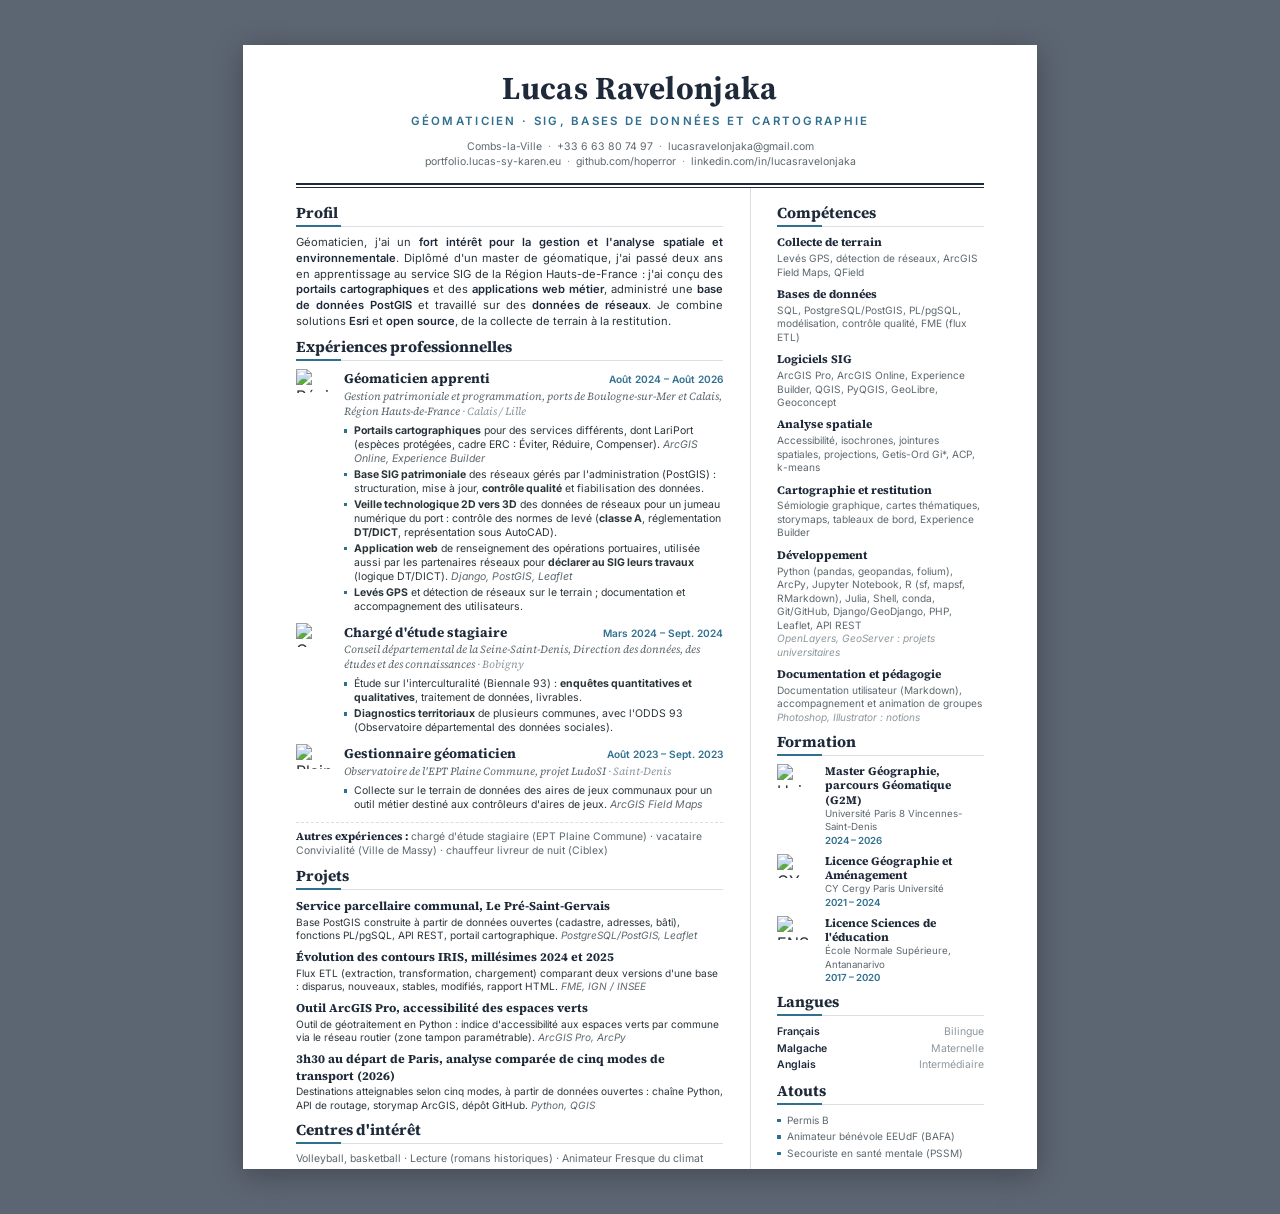
==== commit c9f03f54: "Mise à jour CV 05/11" ====
--- a/cv.html
+++ b/cv.html
@@ -1,495 +1,243 @@
 <!DOCTYPE html>
 <html lang="fr">
 <head>
-  <meta charset="UTF-8" />
-  <title>CV — Lucas Ravelonjaka</title>
-  <style>
-    @import url("https://fonts.googleapis.com/css2?family=Poppins:wght@300;400;500;600;700&display=swap");
-
-    :root {
-      --primary: #2b6cb0;
-      --primary-dark: #1a365d;
-      --primary-light: #ebf2fa;
-      --green: #38a169;
-      --text: #2d3748;
-      --muted: #718096;
-      --line: #d9e2ec;
-    }
-
-    * { margin: 0; padding: 0; box-sizing: border-box; }
-    @page { size: A4; margin: 0; }
-
-    html, body {
-      font-family: "Poppins", sans-serif;
-      color: var(--text);
-      font-size: 9px;
-      line-height: 1.4;
-      -webkit-print-color-adjust: exact;
-      print-color-adjust: exact;
-    }
-
-    .page {
-      width: 210mm;
-      min-height: 297mm;
-      margin: 0 auto;
-      display: grid;
-      grid-template-rows: auto 1fr;
-    }
-
-    /* ---------- HEADER ---------- */
-    header {
-      background: var(--primary-dark);
-      color: #fff;
-      padding: 9mm 12mm 8mm;
-    }
-    .tagline {
-      display: flex;
-      align-items: center;
-      gap: 2mm;
-      color: #90cdf4;
-      font-size: 8.5px;
-      font-weight: 500;
-      letter-spacing: 3px;
-      text-transform: uppercase;
-      margin-bottom: 2mm;
-    }
-    .tagline .sq { width: 2mm; height: 2mm; background: #90cdf4; display: inline-block; }
-    .tagline .sq:nth-child(2) { opacity: 0.7; }
-    .tagline .sq:nth-child(3) { opacity: 0.4; }
-    .name {
-      font-size: 27px;
-      font-weight: 700;
-      letter-spacing: 1px;
-      line-height: 1;
-      text-transform: uppercase;
-    }
-    .subtitle {
-      margin-top: 2mm;
-      font-size: 12px;
-      color: #cbd5e0;
-      font-weight: 400;
-      display: flex;
-      align-items: center;
-      gap: 2.5mm;
-    }
-    .subtitle .dot { width: 1.6mm; height: 1.6mm; border-radius: 50%; background: var(--green); display: inline-block; }
-
-    /* ---------- BODY ---------- */
-    .body {
-      display: grid;
-      grid-template-columns: 1fr 75mm;
-    }
-    main { padding: 7mm 8mm 7mm 10mm; }
-    aside {
-      background: #eef3f9;
-      padding: 7mm 6mm;
-    }
-
-    .block { margin-bottom: 4.5mm; }
-
-    .side-title, .sec-title {
-      font-size: 10.5px;
-      font-weight: 600;
-      color: var(--primary-dark);
-      text-transform: uppercase;
-      letter-spacing: 0.5px;
-      display: flex;
-      align-items: center;
-      gap: 2mm;
-      margin-bottom: 2.5mm;
-    }
-    .side-title::before {
-      content: "";
-      width: 2.5mm; height: 2.5mm;
-      background: var(--primary);
-      flex-shrink: 0;
-    }
-    .side-title { border-bottom: 1.5px solid var(--line); padding-bottom: 1.5mm; }
-    .sec-title::after {
-      content: "";
-      flex: 1; height: 2px;
-      background: var(--primary-light);
-    }
-    .sec-title .ic { color: var(--primary); display: flex; }
-    .sec-title .ic svg { width: 3.8mm; height: 3.8mm; fill: var(--primary); }
-
-    /* Contact */
-    .contact-line {
-      display: flex;
-      align-items: center;
-      gap: 2mm;
-      margin-bottom: 2mm;
-    }
-    .contact-line .ci { width: 3.4mm; flex-shrink: 0; display: flex; }
-    .contact-line .ci svg { width: 3.2mm; height: 3.2mm; fill: var(--primary); }
-    .contact-line a, .contact-line span { color: var(--text); text-decoration: none; overflow-wrap: anywhere; }
-
-    /* Skills */
-    .skill-group { margin-bottom: 2.2mm; }
-    .skill-group h4 {
-      font-size: 8.5px;
-      color: var(--primary-dark);
-      font-weight: 600;
-      margin-bottom: 0.3mm;
-    }
-    .skill-group p { color: #4a5568; font-size: 8.5px; line-height: 1.35; }
-
-    /* Formation sidebar */
-    .edu-item { margin-bottom: 2.2mm; }
-    .edu-item .edu-degree {
-      font-weight: 600;
-      color: var(--primary-dark);
-      font-size: 8.5px;
-      line-height: 1.3;
-    }
-    .edu-item .edu-school {
-      color: var(--muted);
-      font-size: 8.5px;
-    }
-    .edu-item .edu-year {
-      color: var(--primary);
-      font-weight: 600;
-      font-size: 8px;
-    }
-
-    /* Languages */
-    .lang-line {
-      display: flex;
-      justify-content: space-between;
-      margin-bottom: 1.4mm;
-      font-size: 8.5px;
-    }
-    .lang-line span:first-child { font-weight: 600; color: var(--primary-dark); }
-    .lang-line span:last-child { color: var(--primary); }
-
-    /* Bullet lists (atouts, interests) */
-    .mini-list { list-style: none; }
-    .mini-list li {
-      position: relative;
-      padding-left: 3.5mm;
-      margin-bottom: 1.4mm;
-      color: #4a5568;
-      font-size: 8.5px;
-    }
-    .mini-list li::before {
-      content: "";
-      position: absolute;
-      left: 0; top: 1.3mm;
-      width: 1.4mm; height: 1.4mm;
-      background: var(--green);
-      border-radius: 0.4mm;
-    }
-
-    /* Profil */
-    .profile-text { text-align: justify; color: #4a5568; }
-    .profile-text strong { color: var(--primary-dark); font-weight: 600; }
-
-    /* Experience items */
-    .xp {
-      display: grid;
-      grid-template-columns: 11mm 1fr;
-      gap: 2.5mm;
-      margin-bottom: 4mm;
-    }
-    .xp-logo {
-      width: 11mm; height: 11mm;
-      object-fit: contain;
-      border-radius: 1.5mm;
-      background: #fff;
-      border: 1px solid var(--line);
-      padding: 0.8mm;
-    }
-    .xp-head {
-      display: flex;
-      justify-content: space-between;
-      align-items: baseline;
-      gap: 3mm;
-    }
-    .xp-title { font-weight: 600; color: var(--primary-dark); font-size: 10.5px; }
-    .xp-date { color: var(--primary); font-weight: 600; font-size: 8.5px; white-space: nowrap; }
-    .xp-org { color: var(--muted); font-weight: 500; margin-bottom: 0.8mm; font-size: 8.5px; }
-    .xp-list { list-style: none; }
-    .xp-list li {
-      position: relative;
-      padding-left: 3.5mm;
-      margin-bottom: 1.2mm;
-      color: #4a5568;
-      text-align: justify;
-    }
-    .xp-list li::before {
-      content: "";
-      position: absolute;
-      left: 0; top: 1.3mm;
-      width: 1.4mm; height: 1.4mm;
-      border: 1.2px solid var(--primary);
-      border-radius: 50%;
-    }
-    .xp-list li .tech { color: var(--primary); font-style: italic; }
-
-    /* Autres expériences */
-    .autres-xp {
-      margin-top: 1mm;
-      color: var(--muted);
-      font-size: 8.5px;
-      padding-left: 13.5mm;
-    }
-    .autres-xp strong { color: var(--primary-dark); font-weight: 600; }
-
-    /* Projets */
-    .project {
-      margin-bottom: 2.5mm;
-      padding-left: 13.5mm;
-    }
-    .project-head {
-      display: flex;
-      justify-content: space-between;
-      align-items: baseline;
-      gap: 3mm;
-    }
-    .project-title {
-      font-weight: 600;
-      color: var(--primary-dark);
-      font-size: 9px;
-    }
-    .project-year {
-      color: var(--primary);
-      font-weight: 600;
-      font-size: 8px;
-      white-space: nowrap;
-    }
-    .project-desc {
-      color: #4a5568;
-      font-size: 8.5px;
-    }
-    .project-desc .tech { color: var(--primary); font-style: italic; }
-  </style>
+<meta charset="UTF-8">
+<meta name="viewport" content="width=device-width, initial-scale=1.0">
+<title>CV, Lucas Ravelonjaka, Géomaticien</title>
+<link rel="preconnect" href="https://fonts.googleapis.com">
+<link rel="preconnect" href="https://fonts.gstatic.com" crossorigin>
+<link href="https://fonts.googleapis.com/css2?family=Source+Serif+4:ital,opsz,wght@0,8..60,400;0,8..60,600;0,8..60,700;1,8..60,400&family=Inter:wght@400;500;600&display=swap" rel="stylesheet">
+<style>
+  :root{
+    --ink:#1E2A3A;
+    --accent:#2F6F8F;
+    --text:#2A353B;
+    --slate:#5C686F;
+    --faint:#8D989E;
+    --hair:#D9DFE2;
+  }
+  html,body{ background:#5c6572; margin:0; }
+  .page{
+    width:210mm; min-height:297mm; margin:12mm auto; background:#fff;
+    color:var(--text); font-family:"Inter",sans-serif; line-height:1.38;
+    box-shadow:0 6px 28px rgba(0,0,0,.28);
+    display:flex; flex-direction:column;
+  }
+  .page ul{ list-style:none; margin:0; padding:0; }
+
+  .head{ position:relative; text-align:center; padding:7mm 14mm 0; }
+  .name{ font-family:"Source Serif 4",Georgia,serif; font-weight:700; font-size:24pt; letter-spacing:.01em; color:var(--ink); line-height:1.05; }
+  .title{ font-size:8.6pt; letter-spacing:.2em; text-transform:uppercase; color:var(--accent); font-weight:600; margin-top:2.2mm; }
+  .contact{ font-size:7.9pt; color:var(--slate); margin-top:2.4mm; line-height:1.5; }
+  .contact a{ color:inherit; text-decoration:none; }
+  .contact .sep{ color:var(--faint); margin:0 6px; }
+  .dbl{ margin:3.4mm 0 0; border-top:2px solid var(--ink); position:relative; height:3px; }
+  .dbl::after{ content:""; position:absolute; left:0; right:0; top:2px; border-top:1px solid var(--ink); }
+
+  .body{ flex:1; display:grid; grid-template-columns:1fr 62mm; padding:0 14mm; column-gap:7mm; }
+  .main{ padding:4.5mm 0 0.5mm; }
+  .side{ padding:4.5mm 0 0.5mm 7mm; border-left:1px solid var(--hair); }
+
+  .sec{ margin-bottom:2.5mm; }
+  .sec:last-child{ margin-bottom:0; }
+  .sh{ font-family:"Source Serif 4",Georgia,serif; font-weight:700; font-size:11.5pt; color:var(--ink); line-height:1.1;
+    padding-bottom:1.1mm; margin-bottom:2.2mm; border-bottom:1px solid var(--hair); position:relative; }
+  .sh::after{ content:""; position:absolute; left:0; bottom:-1px; width:12mm; height:2px; background:var(--accent); }
+
+  .profil{ font-size:8.4pt; line-height:1.4; text-align:justify; margin:0; }
+  .profil b{ color:var(--ink); font-weight:600; }
+
+  img.mono{ flex:0 0 auto; width:10mm; height:6.4mm; object-fit:contain; margin-right:2.6mm; }
+
+  .xp{ display:flex; align-items:flex-start; margin-bottom:1.9mm; }
+  .xp:last-child{ margin-bottom:0; }
+  .xp-c{ flex:1 1 auto; min-width:0; }
+  .xp-top{ display:flex; justify-content:space-between; align-items:baseline; gap:8px; }
+  .xp-role{ font-family:"Source Serif 4",Georgia,serif; font-weight:700; font-size:10pt; color:var(--ink); }
+  .xp-date{ font-size:7.6pt; color:var(--accent); font-weight:600; white-space:nowrap; }
+  .xp-org{ font-family:"Source Serif 4",Georgia,serif; font-style:italic; font-size:8.2pt; color:var(--slate); margin:1px 0 1.4mm; }
+  .xp-org .loc{ color:var(--faint); }
+  .xp-c li{ font-size:7.9pt; color:var(--text); line-height:1.33; padding-left:10px; position:relative; margin-bottom:0.5mm; }
+  .xp-c li::before{ content:""; position:absolute; left:0; top:5px; width:3.5px; height:3.5px; background:var(--accent); }
+  .tech{ color:var(--slate); font-style:italic; }
+
+  .autres{ font-size:7.8pt; color:var(--slate); margin-top:2mm; padding-top:1.6mm; border-top:1px dashed var(--hair); line-height:1.4; }
+  .autres b{ font-family:"Source Serif 4",Georgia,serif; font-weight:700; color:var(--ink); font-size:8.2pt; }
+  .proj{ margin-bottom:1.7mm; }
+  .proj:last-child{ margin-bottom:0; }
+  .proj .t{ font-family:"Source Serif 4",Georgia,serif; font-weight:700; font-size:9pt; color:var(--ink); }
+  .proj .d{ font-size:7.6pt; color:var(--text); line-height:1.33; margin-top:1px; }
+
+  .cat{ margin-bottom:2.1mm; }
+  .cat:last-child{ margin-bottom:0; }
+  .cat .lab{ font-family:"Source Serif 4",Georgia,serif; font-weight:700; font-size:8.6pt; color:var(--ink); }
+  .cat .val{ font-size:7.6pt; color:var(--slate); line-height:1.33; margin-top:1px; }
+  .cat .val .soft{ display:block; color:var(--faint); font-style:italic; }
+
+  .edu{ display:flex; align-items:flex-start; margin-bottom:1.7mm; }
+  .edu:last-child{ margin-bottom:0; }
+  .edu .t{ font-family:"Source Serif 4",Georgia,serif; font-weight:700; font-size:8.6pt; color:var(--ink); line-height:1.25; }
+  .edu .s{ font-size:7.3pt; color:var(--slate); }
+  .edu .d{ font-size:7.3pt; color:var(--accent); font-weight:600; }
+
+  .lang li{ display:flex; justify-content:space-between; font-size:7.9pt; padding:1px 0; color:var(--ink); font-weight:600; }
+  .lang li span{ color:var(--faint); font-weight:400; }
+  .interets{ font-size:7.9pt; color:var(--slate); margin:0; line-height:1.4; }
+  .plain li{ font-size:7.6pt; color:var(--slate); line-height:1.34; padding-left:10px; position:relative; margin-bottom:0.8mm; }
+  .plain li::before{ content:""; position:absolute; left:0; top:5px; width:3.5px; height:3.5px; background:var(--accent); }
+
+  @page{ size:A4; margin:0; }
+  @media print{
+    html,body{ background:#fff; }
+    .page{ margin:0; box-shadow:none; min-height:296.6mm; }
+    .dbl,.dbl::after,.sh::after,.xp-c li::before,.plain li::before{ -webkit-print-color-adjust:exact; print-color-adjust:exact; }
+  }
+</style>
 </head>
 <body>
   <div class="page">
-    <!-- HEADER -->
-    <header>
-      <div class="tagline"><span class="sq"></span><span class="sq"></span><span class="sq"></span> Géomatique · Webmapping · Analyse spatiale</div>
+
+    <header class="head">
       <div class="name">Lucas Ravelonjaka</div>
-      <div class="subtitle">Ingénieur géomaticien <span class="dot"></span> Données spatiales &amp; Développement SIG</div>
+      <div class="title">Géomaticien · SIG, bases de données et cartographie</div>
+      <div class="contact">
+        Combs-la-Ville<span class="sep">·</span>+33 6 63 80 74 97<span class="sep">·</span><a href="mailto:lucasravelonjaka@gmail.com">lucasravelonjaka@gmail.com</a><br>portfolio.lucas-sy-karen.eu<span class="sep">·</span>github.com/hoperror<span class="sep">·</span>linkedin.com/in/lucasravelonjaka
+      </div>
+      <div class="dbl"></div>
     </header>
 
     <div class="body">
-      <!-- MAIN (left) -->
-      <main>
-        <div class="block">
-          <div class="sec-title">
-            <span class="ic"><svg viewBox="0 0 448 512"><path d="M224 256A128 128 0 1 0 224 0a128 128 0 1 0 0 256zm-45.7 48C79.8 304 0 383.8 0 482.3C0 498.7 13.3 512 29.7 512l388.6 0c16.4 0 29.7-13.3 29.7-29.7C448 383.8 368.2 304 269.7 304l-91.4 0z"/></svg></span>
-            Profil
-          </div>
-          <p class="profile-text">
-            Géomaticien (Bac+5) avec un fort intérêt pour la <strong>gestion et l'analyse spatiale et environnementale</strong>.
-            Deux ans d'expérience en collectivité territoriale : <strong>administration et contrôle qualité d'une base PostGIS</strong>,
-            conception de <strong>portails cartographiques</strong> et d'<strong>applications web métier</strong>, collecte de données
-            sur le terrain, documentation et <strong>accompagnement des utilisateurs</strong>. Maîtrise de la suite ESRI
-            (ArcGIS Pro, ArcGIS Online, Experience Builder, Field Maps) comme des <strong>solutions open-source</strong>
-            (PostGIS, Django/GeoDjango, Leaflet). Développe en Python des chaînes de traitement et des outils de géotraitement
-            à partir de <strong>données ouvertes</strong>.
-          </p>
-        </div>
-
-        <div class="block">
-          <div class="sec-title">
-            <span class="ic"><svg viewBox="0 0 512 512"><path d="M184 48l144 0c4.4 0 8 3.6 8 8l0 40L176 96l0-40c0-4.4 3.6-8 8-8zm-56 8l0 40L64 96C28.7 96 0 124.7 0 160l0 96 192 0 128 0 192 0 0-96c0-35.3-28.7-64-64-64l-64 0 0-40c0-30.9-25.1-56-56-56L184 0c-30.9 0-56 25.1-56 56zM512 288l-192 0 0 32c0 17.7-14.3 32-32 32l-64 0c-17.7 0-32-14.3-32-32l0-32L0 288 0 416c0 35.3 28.7 64 64 64l384 0c35.3 0 64-28.7 64-64l0-128z"/></svg></span>
-            Expériences professionnelles
-          </div>
+
+      <main class="main">
+
+        <section class="sec">
+          <div class="sh">Profil</div>
+          <p class="profil">Géomaticien, j'ai un <b>fort intérêt pour la gestion et l'analyse spatiale et environnementale</b>. Diplômé d'un master de géomatique, j'ai passé deux ans en apprentissage au service SIG de la Région Hauts-de-France : j'ai conçu des <b>portails cartographiques</b> et des <b>applications web métier</b>, administré une <b>base de données PostGIS</b> et travaillé sur des <b>données de réseaux</b>. Je combine solutions <b>Esri</b> et <b>open source</b>, de la collecte de terrain à la restitution.</p>
+        </section>
+
+        <section class="sec">
+          <div class="sh">Expériences professionnelles</div>
 
           <div class="xp">
-            <img class="xp-logo" src="./assets/logos/hdf.png" alt="" onerror="this.style.visibility='hidden'" />
-            <div>
-              <div class="xp-head">
-                <span class="xp-title">Géomaticien apprenti</span>
-                <span class="xp-date">Août 2024 – Août 2026</span>
-              </div>
-              <div class="xp-org">Secteur SIG · Ports de Boulogne-sur-Mer–Calais, Région Hauts-de-France</div>
-              <ul class="xp-list">
-                <li>Administration d'une <strong>base PostGIS de patrimoine</strong> : structuration, contrôle qualité et fiabilisation des données saisies par plusieurs services.</li>
-                <li>Conception de <strong>portails cartographiques</strong> et d'applications web métier pour différents services. <span class="tech">ArcGIS Online, Experience Builder, Django, PostGIS, Leaflet</span></li>
-                <li>Levés GPS et détection de réseaux sur le terrain. Documentation, <strong>accompagnement des utilisateurs</strong>, veille technologique.</li>
+            <img class="mono" src="logos/logo_hdf.png" alt="Région Hauts-de-France">
+            <div class="xp-c">
+              <div class="xp-top"><div class="xp-role">Géomaticien apprenti</div><div class="xp-date">Août 2024 – Août 2026</div></div>
+              <div class="xp-org">Gestion patrimoniale et programmation, ports de Boulogne-sur-Mer et Calais, Région Hauts-de-France <span class="loc">· Calais / Lille</span></div>
+              <ul>
+                <li><b>Portails cartographiques</b> pour des services différents, dont LariPort (espèces protégées, cadre ERC : Éviter, Réduire, Compenser). <span class="tech">ArcGIS Online, Experience Builder</span></li>
+                <li><b>Base SIG patrimoniale</b> des réseaux gérés par l'administration (PostGIS) : structuration, mise à jour, <b>contrôle qualité</b> et fiabilisation des données.</li>
+                <li><b>Veille technologique 2D vers 3D</b> des données de réseaux pour un jumeau numérique du port : contrôle des normes de levé (<b>classe A</b>, réglementation <b>DT/DICT</b>, représentation sous AutoCAD).</li>
+                <li><b>Application web</b> de renseignement des opérations portuaires, utilisée aussi par les partenaires réseaux pour <b>déclarer au SIG leurs travaux</b> (logique DT/DICT). <span class="tech">Django, PostGIS, Leaflet</span></li>
+                <li><b>Levés GPS</b> et détection de réseaux sur le terrain ; documentation et accompagnement des utilisateurs.</li>
               </ul>
             </div>
           </div>
 
           <div class="xp">
-            <img class="xp-logo" src="./assets/logos/cd93.png" alt="" onerror="this.style.visibility='hidden'" />
-            <div>
-              <div class="xp-head">
-                <span class="xp-title">Chargé d'étude stagiaire</span>
-                <span class="xp-date">Mars 2024 – Sept. 2024</span>
-              </div>
-              <div class="xp-org">Conseil départemental de la Seine-Saint-Denis — Bobigny</div>
-              <ul class="xp-list">
-                <li>Étude sur l'interculturalité (<strong>Biennale interculturelle 93</strong>) : enquêtes quantitatives et qualitatives, traitement de données, rédaction de livrables.</li>
-                <li>Diagnostics territoriaux de plusieurs communes, avec l'<strong>ODDS 93</strong> (Observatoire départemental des données sociales).</li>
+            <img class="mono" src="logos/logo_cd_93.png" alt="Conseil départemental de la Seine-Saint-Denis">
+            <div class="xp-c">
+              <div class="xp-top"><div class="xp-role">Chargé d'étude stagiaire</div><div class="xp-date">Mars 2024 – Sept. 2024</div></div>
+              <div class="xp-org">Conseil départemental de la Seine-Saint-Denis, Direction des données, des études et des connaissances <span class="loc">· Bobigny</span></div>
+              <ul>
+                <li>Étude sur l'interculturalité (Biennale 93) : <b>enquêtes quantitatives et qualitatives</b>, traitement de données, livrables.</li>
+                <li><b>Diagnostics territoriaux</b> de plusieurs communes, avec l'ODDS 93 (Observatoire départemental des données sociales).</li>
               </ul>
             </div>
           </div>
 
           <div class="xp">
-            <img class="xp-logo" src="./assets/logos/plaine_commune.png" alt="" onerror="this.style.visibility='hidden'" />
-            <div>
-              <div class="xp-head">
-                <span class="xp-title">Gestionnaire géomaticien</span>
-                <span class="xp-date">Août 2023 – Sept. 2023</span>
-              </div>
-              <div class="xp-org">Observatoire de l'EPT Plaine Commune · projet LudoSI — Saint-Denis</div>
-              <ul class="xp-list">
-                <li>Collecte de données des <strong>aires de jeux communaux</strong> pour un outil métier destiné aux contrôleurs d'aires de jeux. <span class="tech">ArcGIS Field Maps, ArcGIS Pro, ArcGIS Online</span></li>
+            <img class="mono" src="logos/logo_plaine_co.png" alt="Plaine Commune">
+            <div class="xp-c">
+              <div class="xp-top"><div class="xp-role">Gestionnaire géomaticien</div><div class="xp-date">Août 2023 – Sept. 2023</div></div>
+              <div class="xp-org">Observatoire de l'EPT Plaine Commune, projet LudoSI <span class="loc">· Saint-Denis</span></div>
+              <ul>
+                <li>Collecte sur le terrain de données des aires de jeux communaux pour un outil métier destiné aux contrôleurs d'aires de jeux. <span class="tech">ArcGIS Field Maps</span></li>
               </ul>
             </div>
           </div>
 
-          <p class="autres-xp"><strong>Autres expériences :</strong> chauffeur livreur de nuit (Ciblex) · vacataire Convivialité (Ville de Massy) · chargé d'étude stagiaire (EPT Plaine Commune)</p>
-        </div>
-
-        <div class="block">
-          <div class="sec-title">
-            <span class="ic"><svg viewBox="0 0 512 512"><path d="M0 64C0 28.7 28.7 0 64 0L224 0l0 128c0 17.7 14.3 32 32 32l128 0 0 144-208 0c-35.3 0-64 28.7-64 64l0 144L64 512c-35.3 0-64-28.7-64-64L0 64zm384 64l-128 0L256 0 384 128zM176 352l160 0c8.8 0 16 7.2 16 16s-7.2 16-16 16l-160 0c-8.8 0-16-7.2-16-16s7.2-16 16-16zm0 64l160 0c8.8 0 16 7.2 16 16s-7.2 16-16 16l-160 0c-8.8 0-16-7.2-16-16s7.2-16 16-16z"/></svg></span>
-            Projets académiques &amp; personnels
-          </div>
-
-          <div class="project">
-            <div class="project-head">
-              <span class="project-title">Accessibilité multimodale depuis Paris</span>
-              <span class="project-year">2025 – 2026</span>
-            </div>
-            <p class="project-desc">Destinations atteignables en 3h30 selon 5 modes de transport (données ouvertes GTFS, OSM, IGN), storymap interactif. <span class="tech">Python, QGIS, GeoLibre</span></p>
-          </div>
-
-          <div class="project">
-            <div class="project-head">
-              <span class="project-title">Service parcellaire communal, Le Pré-Saint-Gervais</span>
-              <span class="project-year">2025</span>
-            </div>
-            <p class="project-desc">Base PostGIS, fonctions PL/pgSQL, API REST (pg_featureserv) et portail cartographique. <span class="tech">PostgreSQL/PostGIS, Leaflet</span></p>
-          </div>
-
-          <div class="project">
-            <div class="project-head">
-              <span class="project-title">Évolution des contours IRIS, 2024 et 2025</span>
-              <span class="project-year">2025</span>
-            </div>
-            <p class="project-desc">Flux ETL : détection des changements de contours IGN/INSEE, rapport HTML automatique. <span class="tech">FME, open data</span></p>
-          </div>
-
-          <div class="project">
-            <div class="project-head">
-              <span class="project-title">Outil accessibilité des espaces verts</span>
-              <span class="project-year">2025</span>
-            </div>
-            <p class="project-desc">GP Tool ArcGIS Pro : indice d'accessibilité par commune via réseau routier. <span class="tech">ArcGIS Pro, ArcPy, Python</span></p>
-          </div>
-        </div>
+          <div class="autres"><b>Autres expériences :</b> chargé d'étude stagiaire (EPT Plaine Commune) · vacataire Convivialité (Ville de Massy) · chauffeur livreur de nuit (Ciblex)</div>
+        </section>
+
+        <section class="sec">
+          <div class="sh">Projets</div>
+          <div class="proj">
+            <div class="t">Service parcellaire communal, Le Pré-Saint-Gervais</div>
+            <div class="d">Base PostGIS construite à partir de données ouvertes (cadastre, adresses, bâti), fonctions PL/pgSQL, API REST, portail cartographique. <span class="tech">PostgreSQL/PostGIS, Leaflet</span></div>
+          </div>
+          <div class="proj">
+            <div class="t">Évolution des contours IRIS, millésimes 2024 et 2025</div>
+            <div class="d">Flux ETL (extraction, transformation, chargement) comparant deux versions d'une base : disparus, nouveaux, stables, modifiés, rapport HTML. <span class="tech">FME, IGN / INSEE</span></div>
+          </div>
+          <div class="proj">
+            <div class="t">Outil ArcGIS Pro, accessibilité des espaces verts</div>
+            <div class="d">Outil de géotraitement en Python : indice d'accessibilité aux espaces verts par commune via le réseau routier (zone tampon paramétrable). <span class="tech">ArcGIS Pro, ArcPy</span></div>
+          </div>
+          <div class="proj">
+            <div class="t">3h30 au départ de Paris, analyse comparée de cinq modes de transport (2026)</div>
+            <div class="d">Destinations atteignables selon cinq modes, à partir de données ouvertes : chaîne Python, API de routage, storymap ArcGIS, dépôt GitHub. <span class="tech">Python, QGIS</span></div>
+          </div>
+        </section>
+
+
+
+        <section class="sec">
+          <div class="sh">Centres d'intérêt</div>
+          <p class="interets">Volleyball, basketball · Lecture (romans historiques) · Animateur Fresque du climat</p>
+        </section>
+
       </main>
 
-      <!-- SIDEBAR (right) -->
-      <aside>
-        <div class="block">
-          <div class="side-title">Contact</div>
-          <div class="contact-line">
-            <span class="ci"><svg viewBox="0 0 512 512"><path d="M164.9 24.6c-7.7-18.6-28-28.5-47.4-23.2l-88 24C12.1 30.2 0 46 0 64C0 311.4 200.6 512 448 512c18 0 33.8-12.1 38.6-29.5l24-88c5.3-19.4-4.6-39.7-23.2-47.4l-96-40c-16.3-6.8-35.2-2.1-46.3 11.6L304.7 368C234.3 334.7 177.3 277.7 144 207.3L193.3 167c13.7-11.2 18.4-30 11.6-46.3l-40-96z"/></svg></span>
-            <span>+33 6 63 80 74 97</span>
-          </div>
-          <div class="contact-line">
-            <span class="ci"><svg viewBox="0 0 512 512"><path d="M64 112c-8.8 0-16 7.2-16 16l0 22.1L220.5 291.7c20.7 17 50.4 17 71.1 0L464 150.1l0-22.1c0-8.8-7.2-16-16-16L64 112zM48 212.2L48 384c0 8.8 7.2 16 16 16l384 0c8.8 0 16-7.2 16-16l0-171.8L322 328.8c-38.4 31.5-93.7 31.5-132 0L48 212.2z"/></svg></span>
-            <a href="mailto:lucasravelonjaka@gmail.com">lucasravelonjaka@gmail.com</a>
-          </div>
-          <div class="contact-line">
-            <span class="ci"><svg viewBox="0 0 384 512"><path d="M215.7 499.2C267 435 384 279.4 384 192C384 86 298 0 192 0S0 86 0 192c0 87.4 117 243 168.3 307.2c12.3 15.3 35.1 15.3 47.4 0zM192 128a64 64 0 1 1 0 128 64 64 0 1 1 0-128z"/></svg></span>
-            <span>Île-de-France</span>
-          </div>
-          <div class="contact-line">
-            <span class="ci"><svg viewBox="0 0 512 512"><path d="M352 256c0 22.2-1.2 43.6-3.3 64l-185.3 0c-2.2-20.4-3.3-41.8-3.3-64s1.2-43.6 3.3-64l185.3 0c2.2 20.4 3.3 41.8 3.3 64zm28.8-64l123.1 0c5.3 20.5 8.1 41.9 8.1 64s-2.8 43.5-8.1 64l-123.1 0c2.1-20.6 3.2-42 3.2-64s-1.1-43.4-3.2-64zm112.6-32l-116.7 0c-10-63.9-29.8-117.4-55.3-151.6c78.3 20.7 142 77.5 171.9 151.6zm-149.1 0l-176.6 0c6.1-36.4 15.5-68.6 27-94.7c10.5-23.6 22.2-40.7 33.5-51.5C239.4 3.2 248.7 0 256 0s16.6 3.2 27.8 13.8c11.3 10.8 23 27.9 33.5 51.5c11.6 26 20.9 58.2 27 94.7zm-209 0L18.6 160C48.6 85.9 112.2 29.1 190.6 8.4C165.1 42.6 145.3 96.1 135.3 160zM8.1 192l123.1 0c-2.1 20.6-3.2 42-3.2 64s1.1 43.4 3.2 64L8.1 320C2.8 299.5 0 278.1 0 256s2.8-43.5 8.1-64zM194.7 446.6c-11.6-26-20.9-58.2-27-94.6l176.6 0c-6.1 36.4-15.5 68.6-27 94.6c-10.5 23.6-22.2 40.7-33.5 51.5C272.6 508.8 263.3 512 256 512s-16.6-3.2-27.8-13.8c-11.3-10.8-23-27.9-33.5-51.5zM135.3 352c10 63.9 29.8 117.4 55.3 151.6C112.2 482.9 48.6 426.1 18.6 352l116.7 0zm358.1 0c-30 74.1-93.6 130.9-171.9 151.6c25.5-34.2 45.2-87.7 55.3-151.6l116.7 0z"/></svg></span>
-            <a href="https://portfolio.lucas-sy-karen.eu">portfolio.lucas-sy-karen.eu</a>
-          </div>
-          <div class="contact-line">
-            <span class="ci"><svg viewBox="0 0 448 512"><path d="M100.28 448H7.4V148.9h92.88zM53.79 108.1C24.09 108.1 0 83.5 0 53.8a53.79 53.79 0 0 1 107.58 0c0 29.7-24.1 54.3-53.79 54.3zM447.9 448h-92.68V302.4c0-34.7-.7-79.2-48.29-79.2-48.29 0-55.69 37.7-55.69 76.7V448h-92.78V148.9h89.08v40.8h1.3c12.4-23.5 42.69-48.3 87.88-48.3 94 0 111.28 61.9 111.28 142.3V448z"/></svg></span>
-            <a href="https://www.linkedin.com/in/lucasravelonjaka">in/lucasravelonjaka</a>
-          </div>
-          <div class="contact-line">
-            <span class="ci"><svg viewBox="0 0 496 512"><path d="M165.9 397.4c0 2-2.3 3.6-5.2 3.6-3.3.3-5.6-1.3-5.6-3.6 0-2 2.3-3.6 5.2-3.6 3-.3 5.6 1.3 5.6 3.6zm-31.1-4.5c-.7 2 1.3 4.3 4.3 4.9 2.6 1 5.6 0 6.2-2s-1.3-4.3-4.3-5.2c-2.6-.7-5.5.3-6.2 2.3zm44.2-1.7c-2.9.7-4.9 2.6-4.6 4.9.3 2 2.9 3.3 5.9 2.6 2.9-.7 4.9-2.6 4.6-4.6-.3-1.9-3-3.2-5.9-2.9zM244.8 8C106.1 8 0 113.3 0 252c0 110.9 69.8 205.8 169.5 239.2 12.8 2.3 17.3-5.6 17.3-12.1 0-6.2-.3-40.4-.3-61.4 0 0-70 15-84.7-29.8 0 0-11.4-29.1-27.8-36.6 0 0-22.9-15.7 1.6-15.4 0 0 24.9 2 38.6 25.8 21.9 38.6 58.6 27.5 72.9 20.9 2.3-16 8.8-27.1 16-33.7-55.9-6.2-112.3-14.3-112.3-110.5 0-27.5 7.6-41.3 23.6-58.9-2.6-6.5-11.1-33.3 2.6-67.9 20.9-6.5 69 27 69 27 20-5.6 41.5-8.5 62.8-8.5s42.8 2.9 62.8 8.5c0 0 48.1-33.6 69-27 13.7 34.7 5.2 61.4 2.6 67.9 16 17.7 25.8 31.5 25.8 58.9 0 96.5-58.9 104.2-114.8 110.5 9.2 7.9 17 22.9 17 46.4 0 33.7-.3 75.4-.3 83.6 0 6.5 4.6 14.4 17.3 12.1C428.2 457.8 496 362.9 496 252 496 113.3 383.5 8 244.8 8z"/></svg></span>
-            <a href="https://github.com/hoperror">github.com/hoperror</a>
-          </div>
-        </div>
-
-        <div class="block">
-          <div class="side-title">Compétences</div>
-          <div class="skill-group">
-            <h4>Écosystème Esri</h4>
-            <p>ArcGIS Pro, Online, Experience Builder, Field Maps, ArcPy</p>
-          </div>
-          <div class="skill-group">
-            <h4>SIG open-source</h4>
-            <p>QGIS, PyQGIS, GeoLibre (storymap), QField, Geoconcept, sémiologie graphique</p>
-          </div>
-          <div class="skill-group">
-            <h4>Analyse spatiale</h4>
-            <p>Accessibilité, isochrones, jointures spatiales, Getis-Ord Gi*, ACP, k-means</p>
-          </div>
-          <div class="skill-group">
-            <h4>Données</h4>
-            <p>PostgreSQL/PostGIS, SQL, PL/pgSQL, modélisation, FME (flux ETL), données ouvertes, API REST</p>
-          </div>
-          <div class="skill-group">
-            <h4>Scripts &amp; traitement</h4>
-            <p>Python (pandas, geopandas, folium), ArcPy, Jupyter, R (sf, mapsf), Julia, Shell</p>
-          </div>
-          <div class="skill-group">
-            <h4>Développement web</h4>
-            <p>Django/GeoDjango, PHP, Leaflet, API REST, OpenLayers, GeoServer</p>
-          </div>
-          <div class="skill-group">
-            <h4>Restitution &amp; pédagogie</h4>
-            <p>Cartes thématiques, tableaux de bord, documentation Markdown, animation de groupes</p>
-          </div>
-        </div>
-
-        <div class="block">
-          <div class="side-title">Formation</div>
-          <div class="edu-item">
-            <div class="edu-degree">Master Géomatique (G2M)</div>
-            <div class="edu-school">Université Paris 8 · <span class="edu-year">2024 – 2026</span></div>
-          </div>
-          <div class="edu-item">
-            <div class="edu-degree">Licence Géographie &amp; Aménagement</div>
-            <div class="edu-school">CY Cergy Paris Université · <span class="edu-year">2021 – 2024</span></div>
-          </div>
-          <div class="edu-item">
-            <div class="edu-degree">Licence Sciences de l'éducation</div>
-            <div class="edu-school">ENS Antananarivo (Madagascar) · <span class="edu-year">2017 – 2020</span></div>
-          </div>
-        </div>
-
-        <div class="block">
-          <div class="side-title">Langues</div>
-          <div class="lang-line"><span>Malgache</span><span>Langue maternelle</span></div>
-          <div class="lang-line"><span>Français</span><span>Bilingue</span></div>
-          <div class="lang-line"><span>Anglais</span><span>B1</span></div>
-        </div>
-
-        <div class="block">
-          <div class="side-title">Atouts</div>
-          <ul class="mini-list">
+      <aside class="side">
+
+        <section class="sec">
+          <div class="sh">Compétences</div>
+          <div class="cat"><div class="lab">Collecte de terrain</div><div class="val">Levés GPS, détection de réseaux, ArcGIS Field Maps, QField</div></div>
+          <div class="cat"><div class="lab">Bases de données</div><div class="val">SQL, PostgreSQL/PostGIS, PL/pgSQL, modélisation, contrôle qualité, FME (flux ETL)</div></div>
+          <div class="cat"><div class="lab">Logiciels SIG</div><div class="val">ArcGIS Pro, ArcGIS Online, Experience Builder, QGIS, PyQGIS, GeoLibre, Geoconcept</div></div>
+          <div class="cat"><div class="lab">Analyse spatiale</div><div class="val">Accessibilité, isochrones, jointures spatiales, projections, Getis-Ord Gi*, ACP, k-means</div></div>
+          <div class="cat"><div class="lab">Cartographie et restitution</div><div class="val">Sémiologie graphique, cartes thématiques, storymaps, tableaux de bord, Experience Builder</div></div>
+          <div class="cat"><div class="lab">Développement</div><div class="val">Python (pandas, geopandas, folium), ArcPy, Jupyter Notebook, R (sf, mapsf, RMarkdown), Julia, Shell, conda, Git/GitHub, Django/GeoDjango, PHP, Leaflet, API REST<span class="soft">OpenLayers, GeoServer : projets universitaires</span></div></div>
+          <div class="cat"><div class="lab">Documentation et pédagogie</div><div class="val">Documentation utilisateur (Markdown), accompagnement et animation de groupes<span class="soft">Photoshop, Illustrator : notions</span></div></div>
+        </section>
+
+        <section class="sec">
+          <div class="sh">Formation</div>
+          <div class="edu">
+            <img class="mono" src="logos/logo_p8.png" alt="Université Paris 8">
+            <div><div class="t">Master Géographie, parcours Géomatique (G2M)</div><div class="s">Université Paris 8 Vincennes-Saint-Denis</div><div class="d">2024 – 2026</div></div>
+          </div>
+          <div class="edu">
+            <img class="mono" src="logos/logo_cy.png" alt="CY Cergy Paris Université">
+            <div><div class="t">Licence Géographie et Aménagement</div><div class="s">CY Cergy Paris Université</div><div class="d">2021 – 2024</div></div>
+          </div>
+          <div class="edu">
+            <img class="mono" src="logos/logo_ens.jpeg" alt="ENS Antananarivo">
+            <div><div class="t">Licence Sciences de l'éducation</div><div class="s">École Normale Supérieure, Antananarivo</div><div class="d">2017 – 2020</div></div>
+          </div>
+        </section>
+
+        <section class="sec">
+          <div class="sh">Langues</div>
+          <ul class="lang">
+            <li>Français<span>Bilingue</span></li>
+            <li>Malgache<span>Maternelle</span></li>
+            <li>Anglais<span>Intermédiaire</span></li>
+          </ul>
+        </section>
+
+        <section class="sec">
+          <div class="sh">Atouts</div>
+          <ul class="plain">
             <li>Permis B</li>
             <li>Animateur bénévole EEUdF (BAFA)</li>
             <li>Secouriste en santé mentale (PSSM)</li>
           </ul>
-        </div>
-
-        <div class="block">
-          <div class="side-title">Centres d'intérêt</div>
-          <ul class="mini-list">
-            <li>Volleyball, basketball</li>
-            <li>Lecture (romans historiques)</li>
-            <li>Animateur Fresque du climat</li>
-          </ul>
-        </div>
+        </section>
+
       </aside>
     </div>
+
   </div>
 </body>
 </html>
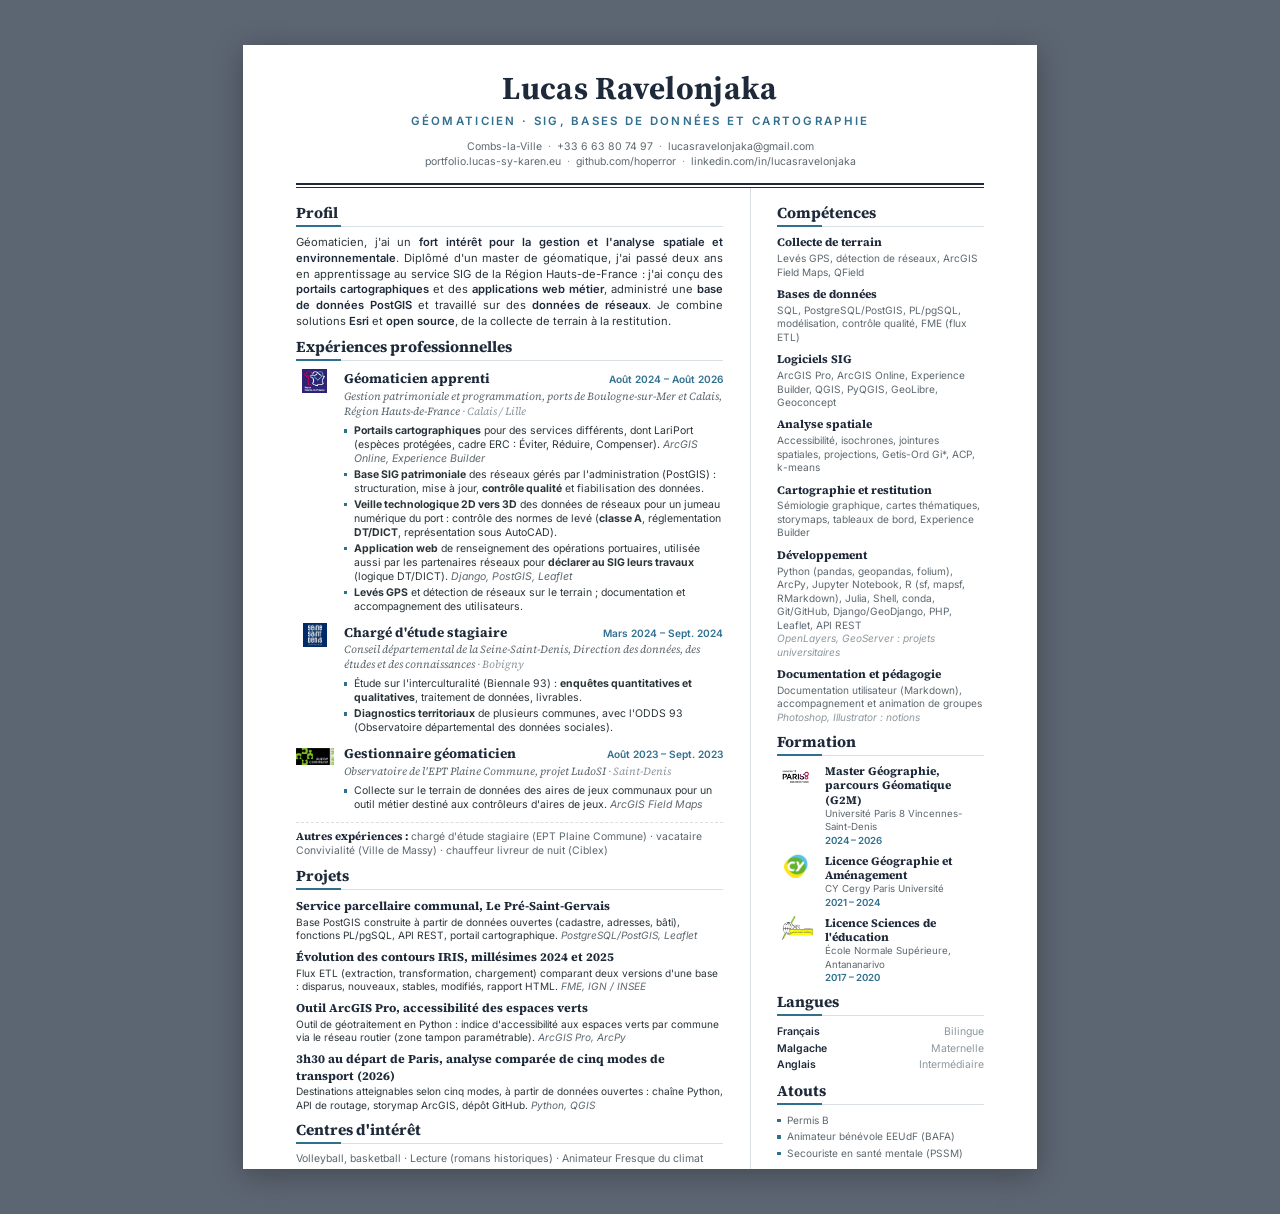
==== commit 099dc36a: "Mise à jour CV 05/11" ====
--- a/cv.html
+++ b/cv.html
@@ -101,7 +101,7 @@
       <div class="name">Lucas Ravelonjaka</div>
       <div class="title">Géomaticien · SIG, bases de données et cartographie</div>
       <div class="contact">
-        Combs-la-Ville<span class="sep">·</span>+33 6 63 80 74 97<span class="sep">·</span><a href="mailto:lucasravelonjaka@gmail.com">lucasravelonjaka@gmail.com</a><br>portfolio.lucas-sy-karen.eu<span class="sep">·</span>github.com/hoperror<span class="sep">·</span>linkedin.com/in/lucasravelonjaka
+        Combs-la-Ville<span class="sep">·</span>+33 6 63 80 74 97<span class="sep">·</span><a href="mailto:lucasravelonjaka@gmail.com">lucasravelonjaka@gmail.com</a><br><a href="https://portfolio.lucas-sy-karen.eu">portfolio.lucas-sy-karen.eu</a><span class="sep">·</span><a href="https://github.com/hoperror">github.com/hoperror</a><span class="sep">·</span><a href="https://www.linkedin.com/in/lucasravelonjaka">linkedin.com/in/lucasravelonjaka</a>
       </div>
       <div class="dbl"></div>
     </header>
@@ -119,7 +119,7 @@
           <div class="sh">Expériences professionnelles</div>
 
           <div class="xp">
-            <img class="mono" src="logos/logo_hdf.png" alt="Région Hauts-de-France">
+            <img class="mono" src="assets/logos/hdf.png" onerror="this.style.visibility='hidden'" alt="Région Hauts-de-France">
             <div class="xp-c">
               <div class="xp-top"><div class="xp-role">Géomaticien apprenti</div><div class="xp-date">Août 2024 – Août 2026</div></div>
               <div class="xp-org">Gestion patrimoniale et programmation, ports de Boulogne-sur-Mer et Calais, Région Hauts-de-France <span class="loc">· Calais / Lille</span></div>
@@ -134,7 +134,7 @@
           </div>
 
           <div class="xp">
-            <img class="mono" src="logos/logo_cd_93.png" alt="Conseil départemental de la Seine-Saint-Denis">
+            <img class="mono" src="assets/logos/cd93.png" onerror="this.style.visibility='hidden'" alt="Conseil départemental de la Seine-Saint-Denis">
             <div class="xp-c">
               <div class="xp-top"><div class="xp-role">Chargé d'étude stagiaire</div><div class="xp-date">Mars 2024 – Sept. 2024</div></div>
               <div class="xp-org">Conseil départemental de la Seine-Saint-Denis, Direction des données, des études et des connaissances <span class="loc">· Bobigny</span></div>
@@ -146,7 +146,7 @@
           </div>
 
           <div class="xp">
-            <img class="mono" src="logos/logo_plaine_co.png" alt="Plaine Commune">
+            <img class="mono" src="assets/logos/plaine_commune.png" onerror="this.style.visibility='hidden'" alt="Plaine Commune">
             <div class="xp-c">
               <div class="xp-top"><div class="xp-role">Gestionnaire géomaticien</div><div class="xp-date">Août 2023 – Sept. 2023</div></div>
               <div class="xp-org">Observatoire de l'EPT Plaine Commune, projet LudoSI <span class="loc">· Saint-Denis</span></div>
@@ -204,15 +204,15 @@
         <section class="sec">
           <div class="sh">Formation</div>
           <div class="edu">
-            <img class="mono" src="logos/logo_p8.png" alt="Université Paris 8">
+            <img class="mono" src="assets/logos/paris8.png" onerror="this.style.visibility='hidden'" alt="Université Paris 8">
             <div><div class="t">Master Géographie, parcours Géomatique (G2M)</div><div class="s">Université Paris 8 Vincennes-Saint-Denis</div><div class="d">2024 – 2026</div></div>
           </div>
           <div class="edu">
-            <img class="mono" src="logos/logo_cy.png" alt="CY Cergy Paris Université">
+            <img class="mono" src="assets/logos/cyu.png" onerror="this.style.visibility='hidden'" alt="CY Cergy Paris Université">
             <div><div class="t">Licence Géographie et Aménagement</div><div class="s">CY Cergy Paris Université</div><div class="d">2021 – 2024</div></div>
           </div>
           <div class="edu">
-            <img class="mono" src="logos/logo_ens.jpeg" alt="ENS Antananarivo">
+            <img class="mono" src="assets/logos/ens_tana.jpeg" onerror="this.style.visibility='hidden'" alt="ENS Antananarivo">
             <div><div class="t">Licence Sciences de l'éducation</div><div class="s">École Normale Supérieure, Antananarivo</div><div class="d">2017 – 2020</div></div>
           </div>
         </section>
